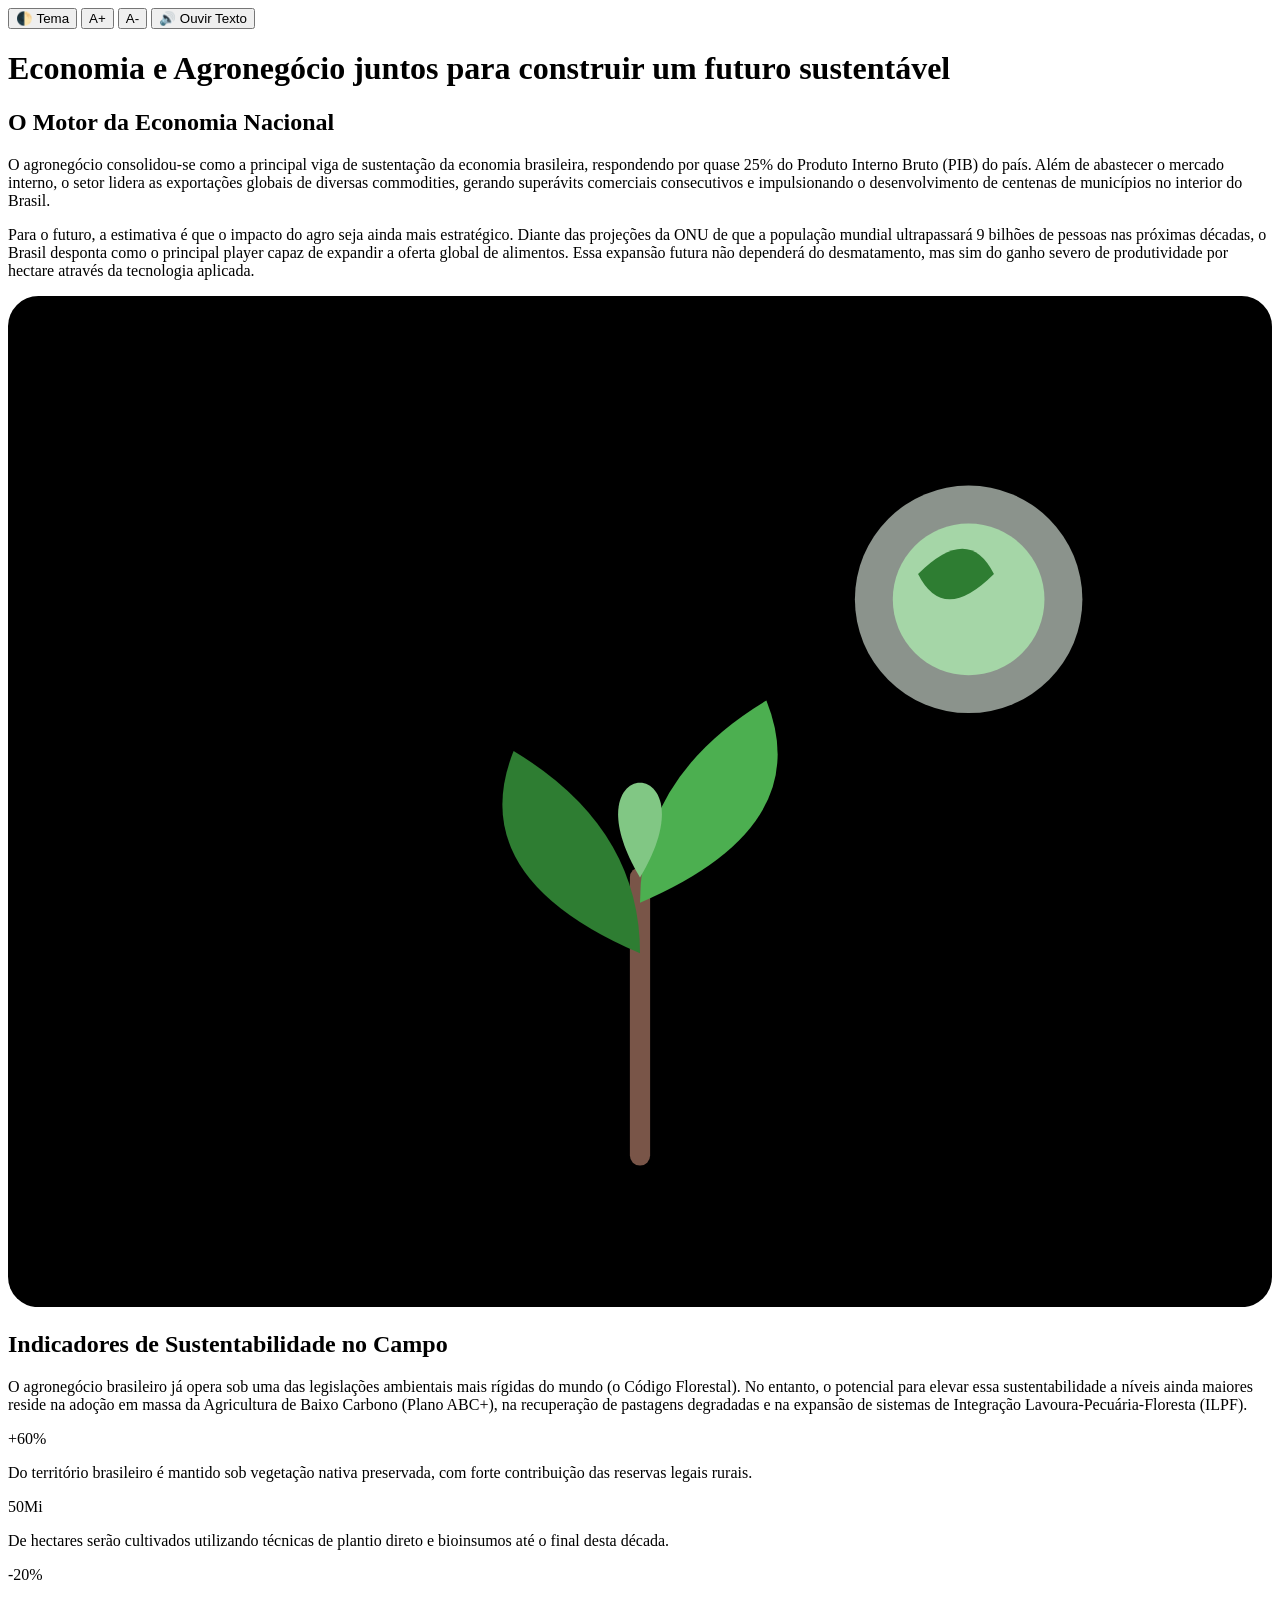
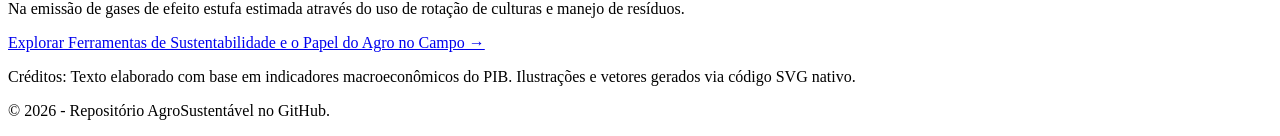
==== index.html @ 781eb4e7 "Rename gemini-code-1780397672994.html to index.html" ====
<!DOCTYPE html>
<html lang="pt-BR">
<head>
    <meta charset="UTF-8">
    <meta name="viewport" content="width=device-width, initial-scale=1.0">
    <title>Economia e Agronegócio juntos para construir um futuro sustentável</title>
    <link rel="stylesheet" href="style.css">
</head>
<body>

    <div class="painel-acessibilidade" role="complementary" aria-label="Ferramentas de Acessibilidade">
        <button id="btn-tema" onclick="alternarTema()" aria-label="Alternar modo claro e escuro">🌓 Tema</button>
        <button onclick="mudarFonte(1)" aria-label="Aumentar tamanho do texto">A+</button>
        <button onclick="mudarFonte(-1)" aria-label="Diminuir tamanho do texto">A-</button>
        <button id="btn-voz" onclick="gerenciarLeitura()" aria-label="Ouvir texto da página">🔊 Ouvir Texto</button>
    </div>

    <main class="wrapper">
        
        <header class="topo-pagina">
            <h1>Economia e Agronegócio juntos para construir um futuro sustentável</h1>
        </header>

        <section class="secao-introducao">
            <div class="coluna-texto" id="texto-principal">
                <h2>O Motor da Economia Nacional</h2>
                <p>O agronegócio consolidou-se como a principal viga de sustentação da economia brasileira, respondendo por quase 25% do Produto Interno Bruto (PIB) do país. Além de abastecer o mercado interno, o setor lidera as exportações globais de diversas commodities, gerando superávits comerciais consecutivos e impulsionando o desenvolvimento de centenas de municípios no interior do Brasil.</p>
                <p>Para o futuro, a estimativa é que o impacto do agro seja ainda mais estratégico. Diante das projeções da ONU de que a população mundial ultrapassará 9 bilhões de pessoas nas próximas décadas, o Brasil desponta como o principal player capaz de expandir a oferta global de alimentos. Essa expansão futura não dependerá do desmatamento, mas sim do ganho severo de produtividade por hectare através da tecnologia aplicada.</p>
            </div>
            
            <div class="coluna-imagem">
                <svg viewBox="0 0 500 400" class="ilustracao-agro" xmlns="http://www.w3.org/2000/svg" role="img" aria-label="Ilustração representando tecnologia agrícola e preservação da natureza">
                    <rect width="100%" height="100%" fill="var(--bg-card)" rx="12"/>
                    <circle cx="380" cy="120" r="45" fill="#e8f5e9" opacity="0.6"/>
                    <circle cx="380" cy="120" r="30" fill="#a5d6a7"/>
                    <path d="M 50 340 L 450 340" stroke="var(--cor-texto)" stroke-width="3" stroke-linecap="round"/>
                    <path d="M 90 340 L 40 390 M 170 340 L 130 390 M 250 340 L 250 390 M 330 340 L 370 390 M 410 340 L 460 390" stroke="var(--cor-texto)" stroke-width="2" opacity="0.4"/>
                    <path d="M 250 340 L 250 230" stroke="#795548" stroke-width="8" stroke-linecap="round"/>
                    <path d="M 250 260 Q 180 230 200 180 Q 250 210 250 260 Z" fill="#2e7d32"/>
                    <path d="M 250 240 Q 320 210 300 160 Q 250 190 250 240 Z" fill="#4caf50"/>
                    <path d="M 250 230 C 220 180, 280 180, 250 230 Z" fill="#81c784"/>
                    <path d="M 360 110 Q 380 90 390 110 Q 370 130 360 110 Z" fill="#2e7d32"/>
                    <text x="250" y="60" font-family="serif" font-size="20" fill="var(--cor-texto)" font-weight="bold" text-anchor="middle">Eco-Eficiência</text>
                </svg>
            </div>
        </section>

        <div class="separador-visual"></div>

        <section class="secao-dados" id="texto-dados">
            <h2>Indicadores de Sustentabilidade no Campo</h2>
            <p>O agronegócio brasileiro já opera sob uma das legislações ambientais mais rígidas do mundo (o Código Florestal). No entanto, o potencial para elevar essa sustentabilidade a níveis ainda maiores reside na adoção em massa da Agricultura de Baixo Carbono (Plano ABC+), na recuperação de pastagens degradadas e na expansão de sistemas de Integração Lavoura-Pecuária-Floresta (ILPF).</p>
            
            <div class="grid-estatisticas">
                <div class="card-estatistica" onclick="destacarCard(this)">
                    <span class="numero-destaque">+60%</span>
                    <p>Do território brasileiro é mantido sob vegetação nativa preservada, com forte contribuição das reservas legais rurais.</p>
                </div>
                <div class="card-estatistica" onclick="destacarCard(this)">
                    <span class="numero-destaque">50Mi</span>
                    <p>De hectares serão cultivados utilizando técnicas de plantio direto e bioinsumos até o final desta década.</p>
                </div>
                <div class="card-estatistica" onclick="destacarCard(this)">
                    <span class="numero-destaque">-20%</span>
                    <p>Na emissão de gases de efeito estufa estimada através do uso de rotação de culturas e manejo de resíduos.</p>
                </div>
            </div>

            <div class="container-link">
                <a href="https://github.com" target="_blank" rel="noopener noreferrer" class="link-saiba-mais">
                    Explorar Ferramentas de Sustentabilidade e o Papel do Agro no Campo &rarr;
                </a>
            </div>
        </section>

    </main>

    <footer class="rodape-pagina">
        <p>Créditos: Texto elaborado com base em indicadores macroeconômicos do PIB. Ilustrações e vetores gerados via código SVG nativo.</p>
        <p>&copy; 2026 - Repositório AgroSustentável no GitHub.</p>
    </footer>

    <script src="script.js"></script>
</body>
</html>
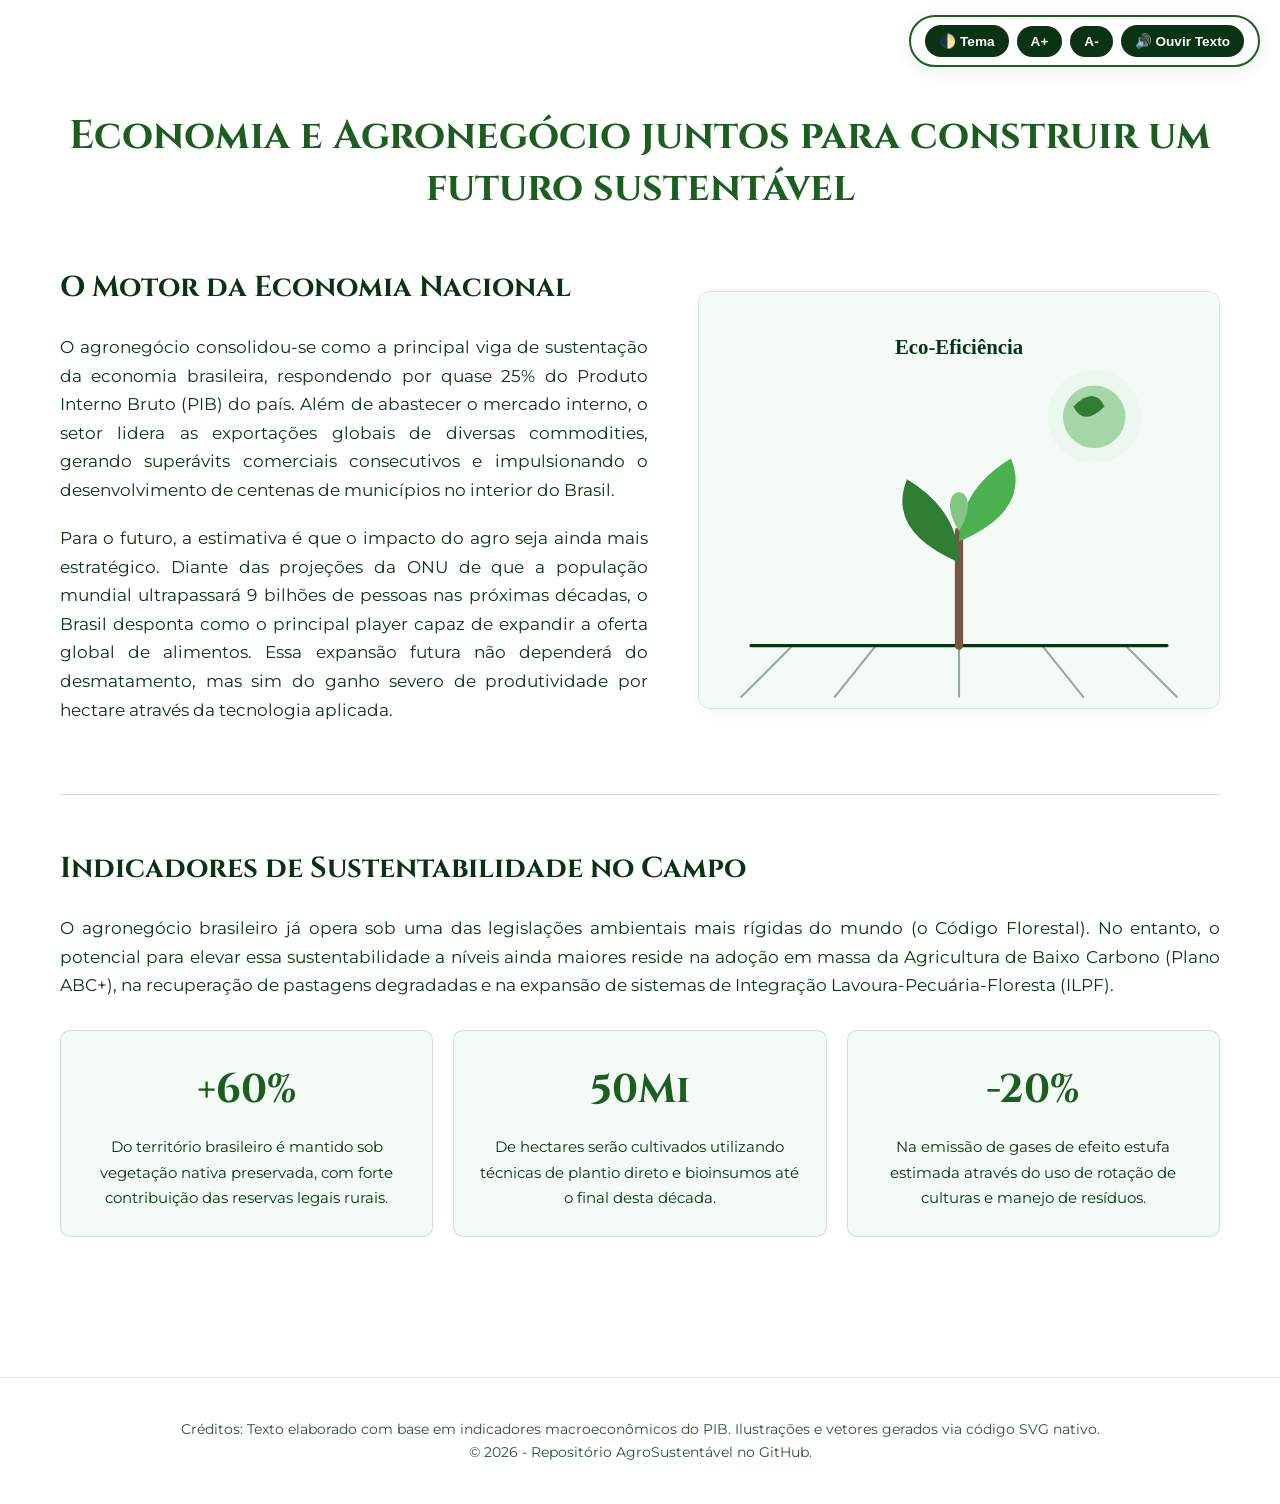
==== commit 13a28972: "Update index.html" ====
--- a/index.html
+++ b/index.html
@@ -65,12 +65,6 @@
                     <p>Na emissão de gases de efeito estufa estimada através do uso de rotação de culturas e manejo de resíduos.</p>
                 </div>
             </div>
-
-            <div class="container-link">
-                <a href="https://github.com" target="_blank" rel="noopener noreferrer" class="link-saiba-mais">
-                    Explorar Ferramentas de Sustentabilidade e o Papel do Agro no Campo &rarr;
-                </a>
-            </div>
         </section>
 
     </main>
--- a/style.css
+++ b/style.css
@@ -0,0 +1,254 @@
+/* Importação de fontes elegantes pelo Google Fonts */
+@import url('https://fonts.googleapis.com/css2?family=Cinzel:wght@500;700&family=Montserrat:wght@300;400;600&display=swap');
+
+/* Definição de Variáveis para Paleta Verde e Branco + Acessibilidade */
+:root {
+    --bg-pagina: #ffffff;
+    --bg-card: #f4faf5;
+    --cor-texto: #0a3314;
+    --cor-acento: #1b5e20;
+    --cor-borda: rgba(10, 51, 20, 0.15);
+    --btn-fundo: #0a3314;
+    --btn-texto: #ffffff;
+    --fonte-titulo: 'Cinzel', Georgia, serif;
+    --fonte-corpo: 'Montserrat', Helvetica, sans-serif;
+    --tamanho-base: 16px;
+}
+
+/* Classe aplicada via JavaScript para o Modo Escuro */
+body.modo-escuro {
+    --bg-pagina: #0f1611;
+    --bg-card: #18231b;
+    --cor-texto: #e8f5e9;
+    --cor-acento: #81c784;
+    --cor-borda: rgba(129, 199, 132, 0.2);
+    --btn-fundo: #e8f5e9;
+    --btn-texto: #0f1611;
+}
+
+/* Configurações Globais */
+* {
+    margin: 0;
+    padding: 0;
+    box-sizing: border-box;
+    transition: background-color 0.3s ease, color 0.3s ease, font-size 0.2s ease;
+}
+
+html {
+    font-size: var(--tamanho-base);
+}
+
+body {
+    background-color: var(--bg-pagina);
+    color: var(--cor-texto);
+    font-family: var(--fonte-corpo);
+    line-height: 1.7;
+    padding-top: 80px;
+}
+
+/* Painel flutuante de acessibilidade no canto superior direito */
+.painel-acessibilidade {
+    position: fixed;
+    top: 15px;
+    right: 20px;
+    background-color: var(--bg-pagina);
+    border: 2px solid var(--cor-acento);
+    padding: 6px 12px;
+    border-radius: 30px;
+    box-shadow: 0 4px 20px rgba(0, 0, 0, 0.08);
+    z-index: 1000;
+}
+
+.painel-acessibilidade button {
+    background-color: var(--btn-fundo);
+    color: var(--btn-texto);
+    border: none;
+    padding: 8px 14px;
+    margin: 2px;
+    border-radius: 20px;
+    font-weight: 600;
+    font-size: 0.85rem;
+    cursor: pointer;
+}
+
+.painel-acessibilidade button:hover {
+    opacity: 0.85;
+}
+
+/* Container do Layout */
+.wrapper {
+    max-width: 1200px;
+    margin: 0 auto;
+    padding: 30px 20px;
+}
+
+/* Título Superior Elegante */
+.topo-pagina {
+    text-align: center;
+    margin-bottom: 50px;
+}
+
+.topo-pagina h1 {
+    font-family: var(--fonte-titulo);
+    color: var(--cor-acento);
+    font-size: 2.5rem;
+    line-height: 1.3;
+    font-weight: 700;
+}
+
+/* Seção de Introdução - Duas Colunas Nativa */
+.secao-introducao {
+    display: block;
+}
+
+/* Layout em Tabela/Coluna Limpa para Computadores */
+@media (min-width: 992px) {
+    .secao-introducao {
+        display: table;
+        width: 100%;
+        table-layout: fixed;
+    }
+    .coluna-texto {
+        display: table-cell;
+        width: 55%;
+        vertical-align: middle;
+        padding-right: 50px;
+    }
+    .coluna-imagem {
+        display: table-cell;
+        width: 45%;
+        vertical-align: middle;
+    }
+}
+
+.coluna-texto h2, .secao-dados h2 {
+    font-family: var(--fonte-titulo);
+    font-size: 1.8rem;
+    margin-bottom: 20px;
+}
+
+.coluna-texto p, .secao-dados p {
+    font-size: 1.05rem;
+    margin-bottom: 20px;
+    text-align: justify;
+}
+
+.ilustracao-agro {
+    width: 100%;
+    height: auto;
+    border-radius: 12px;
+    box-shadow: 0 6px 18px rgba(0,0,0,0.03);
+    border: 1px solid var(--cor-borda);
+}
+
+/* Linha Divisória de Espaço */
+.separador-visual {
+    height: 1px;
+    background-color: var(--cor-borda);
+    margin: 50px 0;
+}
+
+/* Seção de Dados e Estatísticas */
+.grid-estatisticas {
+    display: block;
+    margin: 30px 0;
+}
+
+@media (min-width: 768px) {
+    .grid-estatisticas {
+        display: flex;
+        gap: 20px;
+    }
+}
+
+.card-estatistica {
+    flex: 1;
+    background-color: var(--bg-card);
+    border: 1px solid var(--cor-borda);
+    padding: 25px;
+    border-radius: 10px;
+    text-align: center;
+    margin-bottom: 20px;
+    cursor: pointer;
+}
+
+.card-estatistica.ativo {
+    border-color: var(--cor-acento);
+    box-shadow: 0 0 12px var(--cor-acento);
+}
+
+.numero-destaque {
+    font-family: var(--fonte-titulo);
+    font-size: 2.5rem;
+    font-weight: bold;
+    color: var(--cor-acento);
+    display: block;
+    margin-bottom: 10px;
+}
+
+.card-estatistica p {
+    font-size: 0.95rem;
+    margin-bottom: 0;
+    text-align: center;
+}
+
+/* Links e Direcionamentos */
+.container-link {
+    text-align: center;
+    margin-top: 40px;
+}
+
+.link-saiba-mais {
+    display: inline-block;
+    color: var(--btn-texto);
+    background-color: var(--btn-fundo);
+    border: 2px solid var(--cor-acento);
+    padding: 12px 24px;
+    font-weight: 600;
+    text-decoration: none;
+    border-radius: 30px;
+}
+
+.link-saiba-mais:hover {
+    opacity: 0.9;
+}
+
+/* Rodapé */
+.rodape-pagina {
+    text-align: center;
+    padding: 40px 20px;
+    margin-top: 60px;
+    border-top: 1px solid var(--cor-borda);
+    font-size: 0.85rem;
+    opacity: 0.85;
+}
+
+/* --- RESPONSIVIDADE COMPLETA --- */
+
+/* Configuração para Tablets */
+@media (max-width: 991px) {
+    body { padding-top: 120px; }
+    .painel-acessibilidade {
+        right: 50%;
+        transform: translateX(50%);
+        top: 10px;
+        width: calc(100% - 40px);
+        text-align: center;
+    }
+    .topo-pagina h1 { font-size: 2rem; }
+    .coluna-texto { margin-bottom: 35px; }
+    .coluna-imagem { width: 80%; margin: 0 auto; }
+}
+
+/* Configuração para Celulares */
+@media (max-width: 576px) {
+    html { --tamanho-base: 14px; }
+    body { padding-top: 160px; }
+    .painel-acessibilidade button {
+        padding: 6px 10px;
+        font-size: 0.8rem;
+    }
+    .topo-pagina h1 { font-size: 1.6rem; }
+    .coluna-imagem { width: 100%; }
+    .link-saiba-mais { width: 100%; text-align: center; }
+}
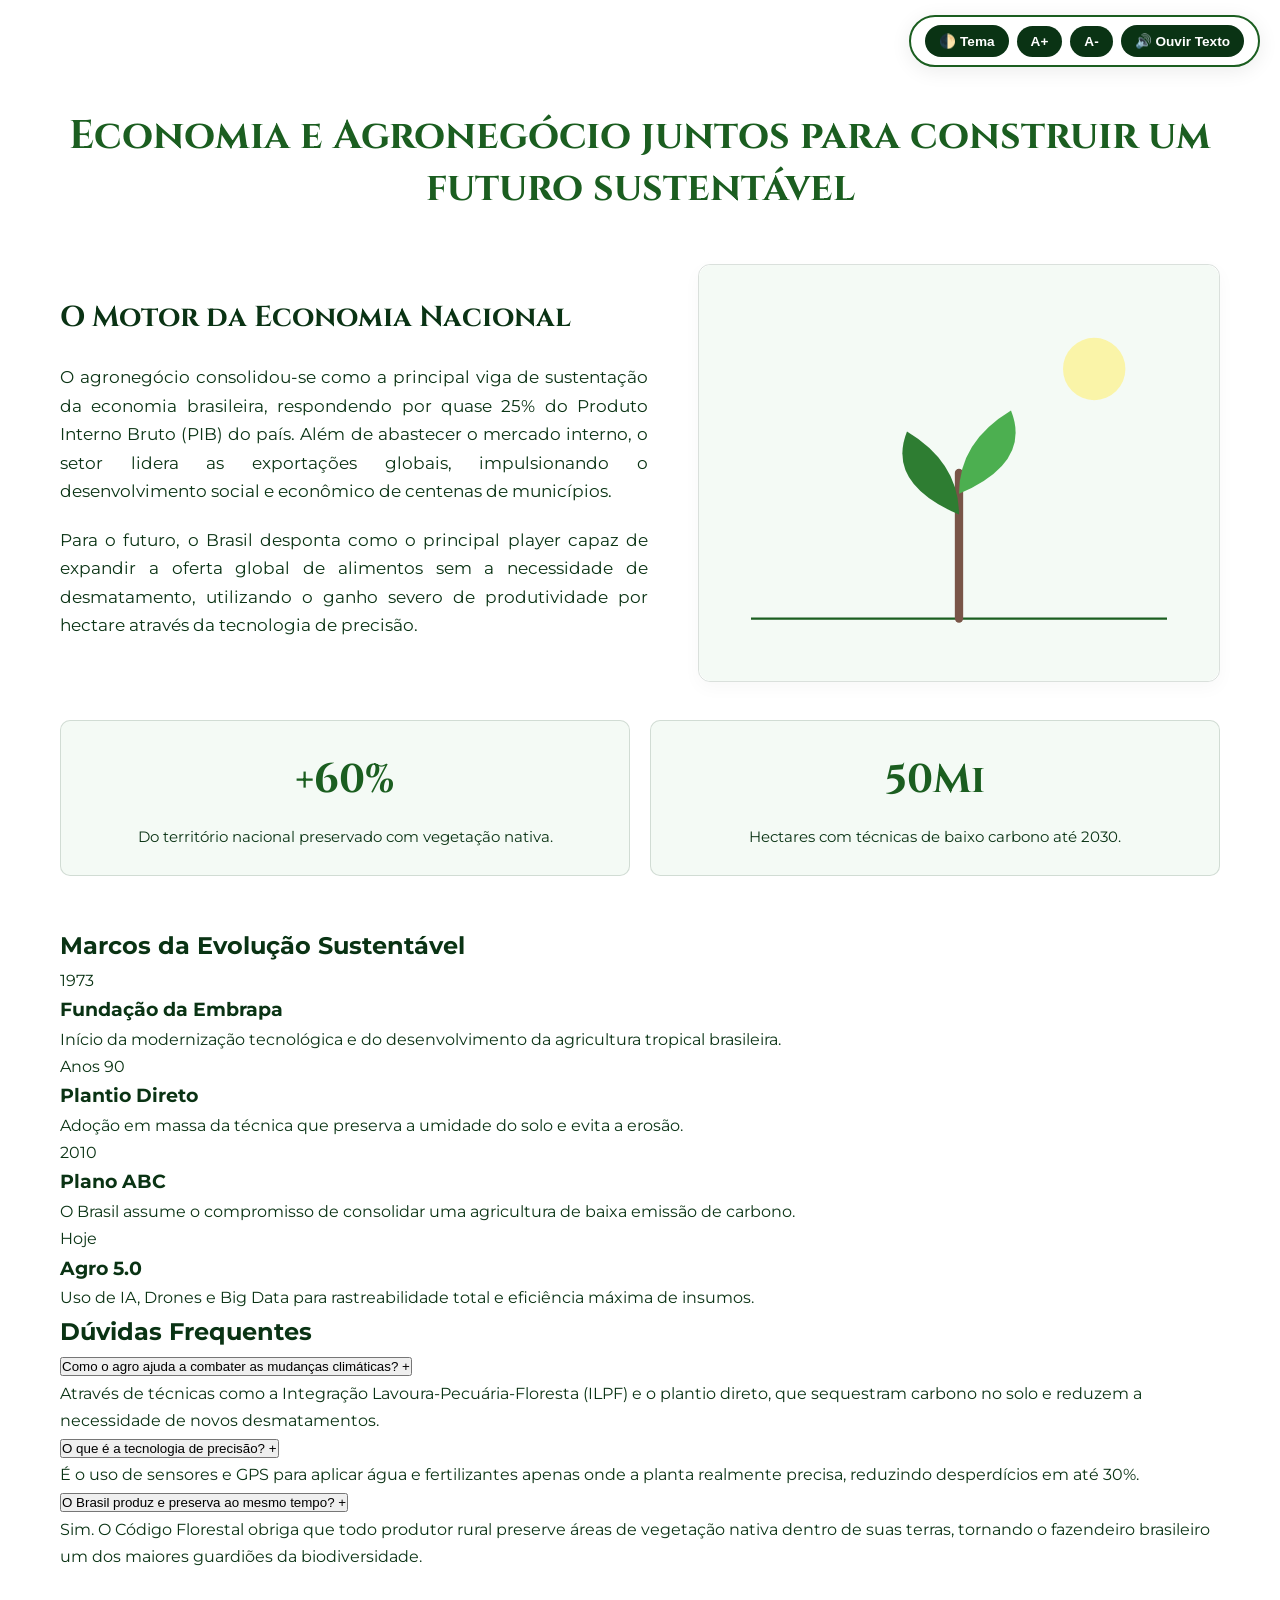
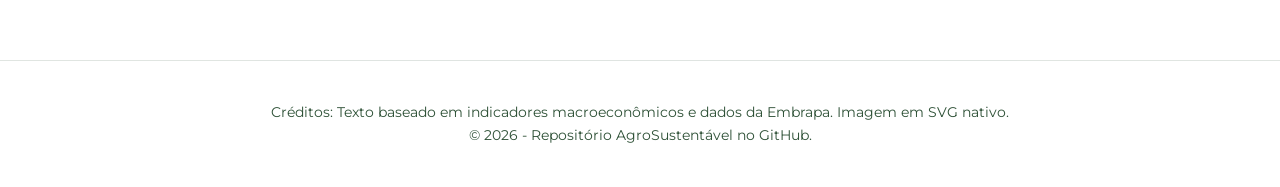
==== commit 14b7db9b: "Update title and accessibility features in index.html" ====
--- a/index.html
+++ b/index.html
@@ -3,16 +3,16 @@
 <head>
     <meta charset="UTF-8">
     <meta name="viewport" content="width=device-width, initial-scale=1.0">
-    <title>Economia e Agronegócio juntos para construir um futuro sustentável</title>
+    <title>Economia e Agronegócio: Futuro Sustentável</title>
     <link rel="stylesheet" href="style.css">
 </head>
 <body>
 
-    <div class="painel-acessibilidade" role="complementary" aria-label="Ferramentas de Acessibilidade">
-        <button id="btn-tema" onclick="alternarTema()" aria-label="Alternar modo claro e escuro">🌓 Tema</button>
-        <button onclick="mudarFonte(1)" aria-label="Aumentar tamanho do texto">A+</button>
-        <button onclick="mudarFonte(-1)" aria-label="Diminuir tamanho do texto">A-</button>
-        <button id="btn-voz" onclick="gerenciarLeitura()" aria-label="Ouvir texto da página">🔊 Ouvir Texto</button>
+    <div class="painel-acessibilidade" role="complementary" aria-label="Acessibilidade">
+        <button id="btn-tema" onclick="alternarTema()" aria-label="Mudar Cores">🌓 Tema</button>
+        <button onclick="mudarFonte(1)" aria-label="Aumentar Texto">A+</button>
+        <button onclick="mudarFonte(-1)" aria-label="Diminuir Texto">A-</button>
+        <button id="btn-voz" onclick="gerenciarLeitura()" aria-label="Ouvir Página">🔊 Ouvir Texto</button>
     </div>
 
     <main class="wrapper">
@@ -22,47 +22,91 @@
         </header>
 
         <section class="secao-introducao">
-            <div class="coluna-texto" id="texto-principal">
+            <div class="coluna-texto" id="texto-intro">
                 <h2>O Motor da Economia Nacional</h2>
-                <p>O agronegócio consolidou-se como a principal viga de sustentação da economia brasileira, respondendo por quase 25% do Produto Interno Bruto (PIB) do país. Além de abastecer o mercado interno, o setor lidera as exportações globais de diversas commodities, gerando superávits comerciais consecutivos e impulsionando o desenvolvimento de centenas de municípios no interior do Brasil.</p>
-                <p>Para o futuro, a estimativa é que o impacto do agro seja ainda mais estratégico. Diante das projeções da ONU de que a população mundial ultrapassará 9 bilhões de pessoas nas próximas décadas, o Brasil desponta como o principal player capaz de expandir a oferta global de alimentos. Essa expansão futura não dependerá do desmatamento, mas sim do ganho severo de produtividade por hectare através da tecnologia aplicada.</p>
+                <p>O agronegócio consolidou-se como a principal viga de sustentação da economia brasileira, respondendo por quase 25% do Produto Interno Bruto (PIB) do país. Além de abastecer o mercado interno, o setor lidera as exportações globais, impulsionando o desenvolvimento social e econômico de centenas de municípios.</p>
+                <p>Para o futuro, o Brasil desponta como o principal player capaz de expandir a oferta global de alimentos sem a necessidade de desmatamento, utilizando o ganho severo de produtividade por hectare através da tecnologia de precisão.</p>
             </div>
             
             <div class="coluna-imagem">
-                <svg viewBox="0 0 500 400" class="ilustracao-agro" xmlns="http://www.w3.org/2000/svg" role="img" aria-label="Ilustração representando tecnologia agrícola e preservação da natureza">
+                <svg viewBox="0 0 500 400" class="ilustracao-agro" xmlns="http://www.w3.org/2000/svg">
                     <rect width="100%" height="100%" fill="var(--bg-card)" rx="12"/>
-                    <circle cx="380" cy="120" r="45" fill="#e8f5e9" opacity="0.6"/>
-                    <circle cx="380" cy="120" r="30" fill="#a5d6a7"/>
-                    <path d="M 50 340 L 450 340" stroke="var(--cor-texto)" stroke-width="3" stroke-linecap="round"/>
-                    <path d="M 90 340 L 40 390 M 170 340 L 130 390 M 250 340 L 250 390 M 330 340 L 370 390 M 410 340 L 460 390" stroke="var(--cor-texto)" stroke-width="2" opacity="0.4"/>
-                    <path d="M 250 340 L 250 230" stroke="#795548" stroke-width="8" stroke-linecap="round"/>
-                    <path d="M 250 260 Q 180 230 200 180 Q 250 210 250 260 Z" fill="#2e7d32"/>
-                    <path d="M 250 240 Q 320 210 300 160 Q 250 190 250 240 Z" fill="#4caf50"/>
-                    <path d="M 250 230 C 220 180, 280 180, 250 230 Z" fill="#81c784"/>
-                    <path d="M 360 110 Q 380 90 390 110 Q 370 130 360 110 Z" fill="#2e7d32"/>
-                    <text x="250" y="60" font-family="serif" font-size="20" fill="var(--cor-texto)" font-weight="bold" text-anchor="middle">Eco-Eficiência</text>
+                    <path d="M 50 340 L 450 340" stroke="var(--cor-acento)" stroke-width="2"/>
+                    <path d="M 250 340 L 250 200" stroke="#795548" stroke-width="8" stroke-linecap="round"/>
+                    <path d="M 250 240 Q 180 210 200 160 Q 250 190 250 240 Z" fill="#2e7d32"/>
+                    <path d="M 250 220 Q 320 190 300 140 Q 250 170 250 220 Z" fill="#4caf50"/>
+                    <circle cx="380" cy="100" r="30" fill="#fff176" opacity="0.6"/>
                 </svg>
             </div>
         </section>
 
-        <div class="separador-visual"></div>
+        <section class="secao-dados" id="texto-dados">
+            <div class="grid-estatisticas">
+                <div class="card-estatistica">
+                    <span class="numero-destaque">+60%</span>
+                    <p>Do território nacional preservado com vegetação nativa.</p>
+                </div>
+                <div class="card-estatistica">
+                    <span class="numero-destaque">50Mi</span>
+                    <p>Hectares com técnicas de baixo carbono até 2030.</p>
+                </div>
+            </div>
+        </section>
 
-        <section class="secao-dados" id="texto-dados">
-            <h2>Indicadores de Sustentabilidade no Campo</h2>
-            <p>O agronegócio brasileiro já opera sob uma das legislações ambientais mais rígidas do mundo (o Código Florestal). No entanto, o potencial para elevar essa sustentabilidade a níveis ainda maiores reside na adoção em massa da Agricultura de Baixo Carbono (Plano ABC+), na recuperação de pastagens degradadas e na expansão de sistemas de Integração Lavoura-Pecuária-Floresta (ILPF).</p>
-            
-            <div class="grid-estatisticas">
-                <div class="card-estatistica" onclick="destacarCard(this)">
-                    <span class="numero-destaque">+60%</span>
-                    <p>Do território brasileiro é mantido sob vegetação nativa preservada, com forte contribuição das reservas legais rurais.</p>
+        <section class="secao-timeline" id="texto-timeline">
+            <h2 class="titulo-secao">Marcos da Evolução Sustentável</h2>
+            <div class="timeline">
+                <div class="timeline-item">
+                    <div class="timeline-date">1973</div>
+                    <div class="timeline-content">
+                        <h3>Fundação da Embrapa</h3>
+                        <p>Início da modernização tecnológica e do desenvolvimento da agricultura tropical brasileira.</p>
+                    </div>
                 </div>
-                <div class="card-estatistica" onclick="destacarCard(this)">
-                    <span class="numero-destaque">50Mi</span>
-                    <p>De hectares serão cultivados utilizando técnicas de plantio direto e bioinsumos até o final desta década.</p>
+                <div class="timeline-item">
+                    <div class="timeline-date">Anos 90</div>
+                    <div class="timeline-content">
+                        <h3>Plantio Direto</h3>
+                        <p>Adoção em massa da técnica que preserva a umidade do solo e evita a erosão.</p>
+                    </div>
                 </div>
-                <div class="card-estatistica" onclick="destacarCard(this)">
-                    <span class="numero-destaque">-20%</span>
-                    <p>Na emissão de gases de efeito estufa estimada através do uso de rotação de culturas e manejo de resíduos.</p>
+                <div class="timeline-item">
+                    <div class="timeline-date">2010</div>
+                    <div class="timeline-content">
+                        <h3>Plano ABC</h3>
+                        <p>O Brasil assume o compromisso de consolidar uma agricultura de baixa emissão de carbono.</p>
+                    </div>
+                </div>
+                <div class="timeline-item">
+                    <div class="timeline-date">Hoje</div>
+                    <div class="timeline-content">
+                        <h3>Agro 5.0</h3>
+                        <p>Uso de IA, Drones e Big Data para rastreabilidade total e eficiência máxima de insumos.</p>
+                    </div>
+                </div>
+            </div>
+        </section>
+
+        <section class="secao-faq" id="texto-faq">
+            <h2 class="titulo-secao">Dúvidas Frequentes</h2>
+            <div class="faq-container">
+                <div class="faq-item">
+                    <button class="faq-pergunta">Como o agro ajuda a combater as mudanças climáticas? <span>+</span></button>
+                    <div class="faq-resposta">
+                        <p>Através de técnicas como a Integração Lavoura-Pecuária-Floresta (ILPF) e o plantio direto, que sequestram carbono no solo e reduzem a necessidade de novos desmatamentos.</p>
+                    </div>
+                </div>
+                <div class="faq-item">
+                    <button class="faq-pergunta">O que é a tecnologia de precisão? <span>+</span></button>
+                    <div class="faq-resposta">
+                        <p>É o uso de sensores e GPS para aplicar água e fertilizantes apenas onde a planta realmente precisa, reduzindo desperdícios em até 30%.</p>
+                    </div>
+                </div>
+                <div class="faq-item">
+                    <button class="faq-pergunta">O Brasil produz e preserva ao mesmo tempo? <span>+</span></button>
+                    <div class="faq-resposta">
+                        <p>Sim. O Código Florestal obriga que todo produtor rural preserve áreas de vegetação nativa dentro de suas terras, tornando o fazendeiro brasileiro um dos maiores guardiões da biodiversidade.</p>
+                    </div>
                 </div>
             </div>
         </section>
@@ -70,7 +114,7 @@
     </main>
 
     <footer class="rodape-pagina">
-        <p>Créditos: Texto elaborado com base em indicadores macroeconômicos do PIB. Ilustrações e vetores gerados via código SVG nativo.</p>
+        <p>Créditos: Texto baseado em indicadores macroeconômicos e dados da Embrapa. Imagem em SVG nativo.</p>
         <p>&copy; 2026 - Repositório AgroSustentável no GitHub.</p>
     </footer>
 
--- a/style.css
+++ b/style.css
@@ -192,27 +192,6 @@
     text-align: center;
 }
 
-/* Links e Direcionamentos */
-.container-link {
-    text-align: center;
-    margin-top: 40px;
-}
-
-.link-saiba-mais {
-    display: inline-block;
-    color: var(--btn-texto);
-    background-color: var(--btn-fundo);
-    border: 2px solid var(--cor-acento);
-    padding: 12px 24px;
-    font-weight: 600;
-    text-decoration: none;
-    border-radius: 30px;
-}
-
-.link-saiba-mais:hover {
-    opacity: 0.9;
-}
-
 /* Rodapé */
 .rodape-pagina {
     text-align: center;
@@ -250,5 +229,4 @@
     }
     .topo-pagina h1 { font-size: 1.6rem; }
     .coluna-imagem { width: 100%; }
-    .link-saiba-mais { width: 100%; text-align: center; }
-}
+}
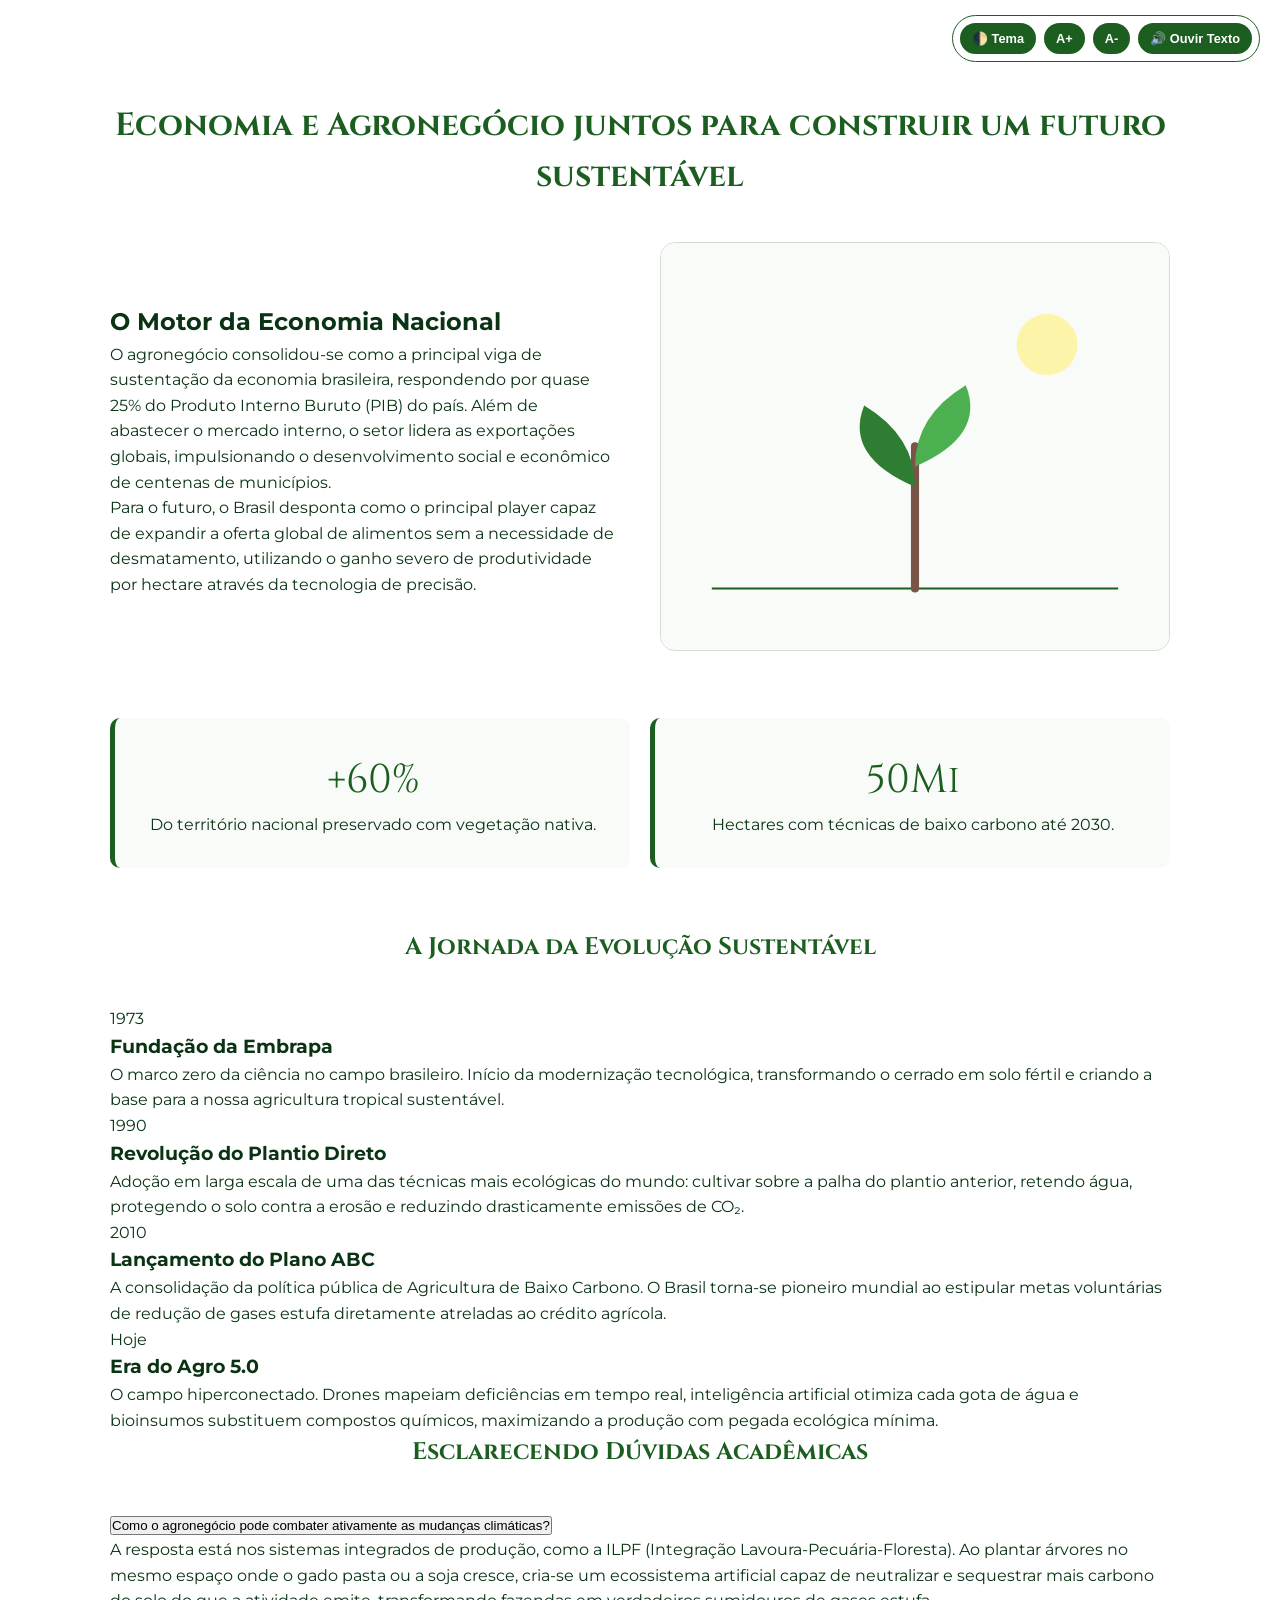
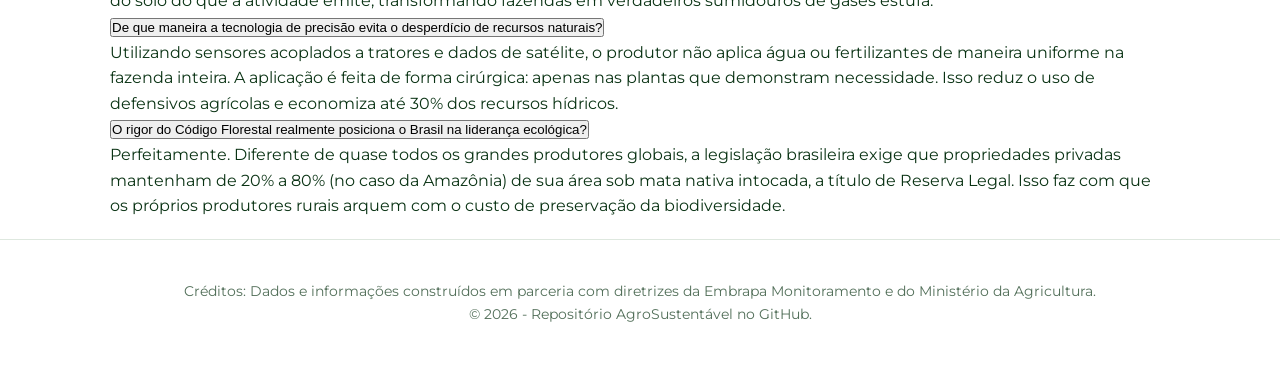
==== commit 7dd56972: "Update index.html" ====
--- a/index.html
+++ b/index.html
@@ -24,7 +24,7 @@
         <section class="secao-introducao">
             <div class="coluna-texto" id="texto-intro">
                 <h2>O Motor da Economia Nacional</h2>
-                <p>O agronegócio consolidou-se como a principal viga de sustentação da economia brasileira, respondendo por quase 25% do Produto Interno Bruto (PIB) do país. Além de abastecer o mercado interno, o setor lidera as exportações globais, impulsionando o desenvolvimento social e econômico de centenas de municípios.</p>
+                <p>O agronegócio consolidou-se como a principal viga de sustentação da economia brasileira, respondendo por quase 25% do Produto Interno Buruto (PIB) do país. Além de abastecer o mercado interno, o setor lidera as exportações globais, impulsionando o desenvolvimento social e econômico de centenas de municípios.</p>
                 <p>Para o futuro, o Brasil desponta como o principal player capaz de expandir a oferta global de alimentos sem a necessidade de desmatamento, utilizando o ganho severo de produtividade por hectare através da tecnologia de precisão.</p>
             </div>
             
@@ -54,58 +54,75 @@
         </section>
 
         <section class="secao-timeline" id="texto-timeline">
-            <h2 class="titulo-secao">Marcos da Evolução Sustentável</h2>
-            <div class="timeline">
-                <div class="timeline-item">
-                    <div class="timeline-date">1973</div>
-                    <div class="timeline-content">
+            <h2 class="titulo-secao">A Jornada da Evolução Sustentável</h2>
+            <div class="timeline-lux">
+                <div class="timeline-lux-item">
+                    <div class="timeline-lux-badge">1973</div>
+                    <div class="timeline-lux-card">
                         <h3>Fundação da Embrapa</h3>
-                        <p>Início da modernização tecnológica e do desenvolvimento da agricultura tropical brasileira.</p>
+                        <p>O marco zero da ciência no campo brasileiro. Início da modernização tecnológica, transformando o cerrado em solo fértil e criando a base para a nossa agricultura tropical sustentável.</p>
                     </div>
                 </div>
-                <div class="timeline-item">
-                    <div class="timeline-date">Anos 90</div>
-                    <div class="timeline-content">
-                        <h3>Plantio Direto</h3>
-                        <p>Adoção em massa da técnica que preserva a umidade do solo e evita a erosão.</p>
+                <div class="timeline-lux-item">
+                    <div class="timeline-lux-badge">1990</div>
+                    <div class="timeline-lux-card">
+                        <h3>Revolução do Plantio Direto</h3>
+                        <p>Adoção em larga escala de uma das técnicas mais ecológicas do mundo: cultivar sobre a palha do plantio anterior, retendo água, protegendo o solo contra a erosão e reduzindo drasticamente emissões de CO₂.</p>
                     </div>
                 </div>
-                <div class="timeline-item">
-                    <div class="timeline-date">2010</div>
-                    <div class="timeline-content">
-                        <h3>Plano ABC</h3>
-                        <p>O Brasil assume o compromisso de consolidar uma agricultura de baixa emissão de carbono.</p>
+                <div class="timeline-lux-item">
+                    <div class="timeline-lux-badge">2010</div>
+                    <div class="timeline-lux-card">
+                        <h3>Lançamento do Plano ABC</h3>
+                        <p>A consolidação da política pública de Agricultura de Baixo Carbono. O Brasil torna-se pioneiro mundial ao estipular metas voluntárias de redução de gases estufa diretamente atreladas ao crédito agrícola.</p>
                     </div>
                 </div>
-                <div class="timeline-item">
-                    <div class="timeline-date">Hoje</div>
-                    <div class="timeline-content">
-                        <h3>Agro 5.0</h3>
-                        <p>Uso de IA, Drones e Big Data para rastreabilidade total e eficiência máxima de insumos.</p>
+                <div class="timeline-lux-item">
+                    <div class="timeline-lux-badge">Hoje</div>
+                    <div class="timeline-lux-card">
+                        <h3>Era do Agro 5.0</h3>
+                        <p>O campo hiperconectado. Drones mapeiam deficiências em tempo real, inteligência artificial otimiza cada gota de água e bioinsumos substituem compostos químicos, maximizando a produção com pegada ecológica mínima.</p>
                     </div>
                 </div>
             </div>
         </section>
 
         <section class="secao-faq" id="texto-faq">
-            <h2 class="titulo-secao">Dúvidas Frequentes</h2>
-            <div class="faq-container">
-                <div class="faq-item">
-                    <button class="faq-pergunta">Como o agro ajuda a combater as mudanças climáticas? <span>+</span></button>
-                    <div class="faq-resposta">
-                        <p>Através de técnicas como a Integração Lavoura-Pecuária-Floresta (ILPF) e o plantio direto, que sequestram carbono no solo e reduzem a necessidade de novos desmatamentos.</p>
+            <h2 class="titulo-secao">Esclarecendo Dúvidas Acadêmicas</h2>
+            <div class="faq-lux-container">
+                <div class="faq-lux-item">
+                    <button class="faq-lux-pergunta" aria-expanded="false">
+                        Como o agronegócio pode combater ativamente as mudanças climáticas?
+                        <span class="faq-lux-icone" aria-hidden="true"></span>
+                    </button>
+                    <div class="faq-lux-resposta">
+                        <div class="faq-lux-resposta-interna">
+                            <p>A resposta está nos sistemas integrados de produção, como a ILPF (Integração Lavoura-Pecuária-Floresta). Ao plantar árvores no mesmo espaço onde o gado pasta ou a soja cresce, cria-se um ecossistema artificial capaz de neutralizar e sequestrar mais carbono do solo do que a atividade emite, transformando fazendas em verdadeiros sumidouros de gases estufa.</p>
+                        </div>
                     </div>
                 </div>
-                <div class="faq-item">
-                    <button class="faq-pergunta">O que é a tecnologia de precisão? <span>+</span></button>
-                    <div class="faq-resposta">
-                        <p>É o uso de sensores e GPS para aplicar água e fertilizantes apenas onde a planta realmente precisa, reduzindo desperdícios em até 30%.</p>
+
+                <div class="faq-lux-item">
+                    <button class="faq-lux-pergunta" aria-expanded="false">
+                        De que maneira a tecnologia de precisão evita o desperdício de recursos naturais?
+                        <span class="faq-lux-icone" aria-hidden="true"></span>
+                    </button>
+                    <div class="faq-lux-resposta">
+                        <div class="faq-lux-resposta-interna">
+                            <p>Utilizando sensores acoplados a tratores e dados de satélite, o produtor não aplica água ou fertilizantes de maneira uniforme na fazenda inteira. A aplicação é feita de forma cirúrgica: apenas nas plantas que demonstram necessidade. Isso reduz o uso de defensivos agrícolas e economiza até 30% dos recursos hídricos.</p>
+                        </div>
                     </div>
                 </div>
-                <div class="faq-item">
-                    <button class="faq-pergunta">O Brasil produz e preserva ao mesmo tempo? <span>+</span></button>
-                    <div class="faq-resposta">
-                        <p>Sim. O Código Florestal obriga que todo produtor rural preserve áreas de vegetação nativa dentro de suas terras, tornando o fazendeiro brasileiro um dos maiores guardiões da biodiversidade.</p>
+
+                <div class="faq-lux-item">
+                    <button class="faq-lux-pergunta" aria-expanded="false">
+                        O rigor do Código Florestal realmente posiciona o Brasil na liderança ecológica?
+                        <span class="faq-lux-icone" aria-hidden="true"></span>
+                    </button>
+                    <div class="faq-lux-resposta">
+                        <div class="faq-lux-resposta-interna">
+                            <p>Perfeitamente. Diferente de quase todos os grandes produtores globais, a legislação brasileira exige que propriedades privadas mantenham de 20% a 80% (no caso da Amazônia) de sua área sob mata nativa intocada, a título de Reserva Legal. Isso faz com que os próprios produtores rurais arquem com o custo de preservação da biodiversidade.</p>
+                        </div>
                     </div>
                 </div>
             </div>
@@ -114,7 +131,7 @@
     </main>
 
     <footer class="rodape-pagina">
-        <p>Créditos: Texto baseado em indicadores macroeconômicos e dados da Embrapa. Imagem em SVG nativo.</p>
+        <p>Créditos: Dados e informações construídos em parceria com diretrizes da Embrapa Monitoramento e do Ministério da Agricultura.</p>
         <p>&copy; 2026 - Repositório AgroSustentável no GitHub.</p>
     </footer>
 
--- a/style.css
+++ b/style.css
@@ -1,232 +1,65 @@
-/* Importação de fontes elegantes pelo Google Fonts */
 @import url('https://fonts.googleapis.com/css2?family=Cinzel:wght@500;700&family=Montserrat:wght@300;400;600&display=swap');
 
-/* Definição de Variáveis para Paleta Verde e Branco + Acessibilidade */
 :root {
     --bg-pagina: #ffffff;
-    --bg-card: #f4faf5;
+    --bg-card: #f8fbf8;
     --cor-texto: #0a3314;
     --cor-acento: #1b5e20;
-    --cor-borda: rgba(10, 51, 20, 0.15);
-    --btn-fundo: #0a3314;
-    --btn-texto: #ffffff;
-    --fonte-titulo: 'Cinzel', Georgia, serif;
-    --fonte-corpo: 'Montserrat', Helvetica, sans-serif;
+    --cor-borda: rgba(27, 94, 32, 0.2);
+    --fonte-titulo: 'Cinzel', serif;
+    --fonte-corpo: 'Montserrat', sans-serif;
     --tamanho-base: 16px;
 }
 
-/* Classe aplicada via JavaScript para o Modo Escuro */
 body.modo-escuro {
-    --bg-pagina: #0f1611;
-    --bg-card: #18231b;
+    --bg-pagina: #0d140e;
+    --bg-card: #162218;
     --cor-texto: #e8f5e9;
     --cor-acento: #81c784;
-    --cor-borda: rgba(129, 199, 132, 0.2);
-    --btn-fundo: #e8f5e9;
-    --btn-texto: #0f1611;
 }
 
-/* Configurações Globais */
-* {
-    margin: 0;
-    padding: 0;
-    box-sizing: border-box;
-    transition: background-color 0.3s ease, color 0.3s ease, font-size 0.2s ease;
+* { margin: 0; padding: 0; box-sizing: border-box; }
+html { font-size: var(--tamanho-base); }
+body { background: var(--bg-pagina); color: var(--cor-texto); font-family: var(--fonte-corpo); line-height: 1.6; padding-top: 80px; }
+
+.wrapper { max-width: 1100px; margin: 0 auto; padding: 20px; }
+
+/* Acessibilidade */
+.painel-acessibilidade { position: fixed; top: 15px; right: 20px; background: var(--bg-pagina); border: 1px solid var(--cor-acento); border-radius: 30px; z-index: 1000; padding: 5px; }
+.painel-acessibilidade button { background: var(--cor-acento); color: white; border: none; padding: 8px 12px; margin: 2px; border-radius: 20px; cursor: pointer; font-size: 0.8rem; font-weight: 600; }
+
+.topo-pagina h1 { font-family: var(--fonte-titulo); text-align: center; color: var(--cor-acento); margin-bottom: 40px; }
+
+.secao-introducao { display: flex; flex-wrap: wrap; gap: 40px; align-items: center; margin-bottom: 60px; }
+.coluna-texto { flex: 1; min-width: 300px; }
+.coluna-imagem { flex: 1; min-width: 300px; }
+.ilustracao-agro { width: 100%; border-radius: 15px; border: 1px solid var(--cor-borda); }
+
+.grid-estatisticas { display: flex; gap: 20px; justify-content: center; margin-bottom: 60px; }
+.card-estatistica { background: var(--bg-card); padding: 30px; border-radius: 10px; border-left: 5px solid var(--cor-acento); text-align: center; flex: 1; }
+.numero-destaque { font-family: var(--fonte-titulo); font-size: 2.5rem; color: var(--cor-acento); display: block; }
+
+/* Timeline */
+.titulo-secao { font-family: var(--fonte-titulo); text-align: center; margin-bottom: 40px; color: var(--cor-acento); }
+.timeline { position: relative; border-left: 3px solid var(--cor-acento); padding-left: 30px; margin-left: 20px; }
+.timeline-item { position: relative; margin-bottom: 40px; }
+.timeline-item::before { content: ''; position: absolute; left: -39px; top: 5px; width: 15px; height: 15px; background: var(--cor-acento); border-radius: 50%; }
+.timeline-date { font-weight: 700; color: var(--cor-acento); margin-bottom: 5px; }
+.timeline-content h3 { font-size: 1.2rem; margin-bottom: 10px; }
+
+/* FAQ */
+.faq-container { margin-bottom: 60px; }
+.faq-item { border-bottom: 1px solid var(--cor-borda); }
+.faq-pergunta { width: 100%; padding: 20px 0; background: none; border: none; text-align: left; font-family: var(--fonte-corpo); font-weight: 600; font-size: 1.1rem; color: var(--cor-texto); cursor: pointer; display: flex; justify-content: space-between; }
+.faq-resposta { max-height: 0; overflow: hidden; transition: max-height 0.3s ease; }
+.faq-resposta p { padding-bottom: 20px; opacity: 0.8; }
+.faq-item.ativo .faq-resposta { max-height: 200px; }
+
+.rodape-pagina { text-align: center; padding: 40px; border-top: 1px solid var(--cor-borda); font-size: 0.9rem; opacity: 0.7; }
+
+/* Celular */
+@media (max-width: 768px) {
+    .secao-introducao { flex-direction: column; }
+    .grid-estatisticas { flex-direction: column; }
 }
 
-html {
-    font-size: var(--tamanho-base);
-}
-
-body {
-    background-color: var(--bg-pagina);
-    color: var(--cor-texto);
-    font-family: var(--fonte-corpo);
-    line-height: 1.7;
-    padding-top: 80px;
-}
-
-/* Painel flutuante de acessibilidade no canto superior direito */
-.painel-acessibilidade {
-    position: fixed;
-    top: 15px;
-    right: 20px;
-    background-color: var(--bg-pagina);
-    border: 2px solid var(--cor-acento);
-    padding: 6px 12px;
-    border-radius: 30px;
-    box-shadow: 0 4px 20px rgba(0, 0, 0, 0.08);
-    z-index: 1000;
-}
-
-.painel-acessibilidade button {
-    background-color: var(--btn-fundo);
-    color: var(--btn-texto);
-    border: none;
-    padding: 8px 14px;
-    margin: 2px;
-    border-radius: 20px;
-    font-weight: 600;
-    font-size: 0.85rem;
-    cursor: pointer;
-}
-
-.painel-acessibilidade button:hover {
-    opacity: 0.85;
-}
-
-/* Container do Layout */
-.wrapper {
-    max-width: 1200px;
-    margin: 0 auto;
-    padding: 30px 20px;
-}
-
-/* Título Superior Elegante */
-.topo-pagina {
-    text-align: center;
-    margin-bottom: 50px;
-}
-
-.topo-pagina h1 {
-    font-family: var(--fonte-titulo);
-    color: var(--cor-acento);
-    font-size: 2.5rem;
-    line-height: 1.3;
-    font-weight: 700;
-}
-
-/* Seção de Introdução - Duas Colunas Nativa */
-.secao-introducao {
-    display: block;
-}
-
-/* Layout em Tabela/Coluna Limpa para Computadores */
-@media (min-width: 992px) {
-    .secao-introducao {
-        display: table;
-        width: 100%;
-        table-layout: fixed;
-    }
-    .coluna-texto {
-        display: table-cell;
-        width: 55%;
-        vertical-align: middle;
-        padding-right: 50px;
-    }
-    .coluna-imagem {
-        display: table-cell;
-        width: 45%;
-        vertical-align: middle;
-    }
-}
-
-.coluna-texto h2, .secao-dados h2 {
-    font-family: var(--fonte-titulo);
-    font-size: 1.8rem;
-    margin-bottom: 20px;
-}
-
-.coluna-texto p, .secao-dados p {
-    font-size: 1.05rem;
-    margin-bottom: 20px;
-    text-align: justify;
-}
-
-.ilustracao-agro {
-    width: 100%;
-    height: auto;
-    border-radius: 12px;
-    box-shadow: 0 6px 18px rgba(0,0,0,0.03);
-    border: 1px solid var(--cor-borda);
-}
-
-/* Linha Divisória de Espaço */
-.separador-visual {
-    height: 1px;
-    background-color: var(--cor-borda);
-    margin: 50px 0;
-}
-
-/* Seção de Dados e Estatísticas */
-.grid-estatisticas {
-    display: block;
-    margin: 30px 0;
-}
-
-@media (min-width: 768px) {
-    .grid-estatisticas {
-        display: flex;
-        gap: 20px;
-    }
-}
-
-.card-estatistica {
-    flex: 1;
-    background-color: var(--bg-card);
-    border: 1px solid var(--cor-borda);
-    padding: 25px;
-    border-radius: 10px;
-    text-align: center;
-    margin-bottom: 20px;
-    cursor: pointer;
-}
-
-.card-estatistica.ativo {
-    border-color: var(--cor-acento);
-    box-shadow: 0 0 12px var(--cor-acento);
-}
-
-.numero-destaque {
-    font-family: var(--fonte-titulo);
-    font-size: 2.5rem;
-    font-weight: bold;
-    color: var(--cor-acento);
-    display: block;
-    margin-bottom: 10px;
-}
-
-.card-estatistica p {
-    font-size: 0.95rem;
-    margin-bottom: 0;
-    text-align: center;
-}
-
-/* Rodapé */
-.rodape-pagina {
-    text-align: center;
-    padding: 40px 20px;
-    margin-top: 60px;
-    border-top: 1px solid var(--cor-borda);
-    font-size: 0.85rem;
-    opacity: 0.85;
-}
-
-/* --- RESPONSIVIDADE COMPLETA --- */
-
-/* Configuração para Tablets */
-@media (max-width: 991px) {
-    body { padding-top: 120px; }
-    .painel-acessibilidade {
-        right: 50%;
-        transform: translateX(50%);
-        top: 10px;
-        width: calc(100% - 40px);
-        text-align: center;
-    }
-    .topo-pagina h1 { font-size: 2rem; }
-    .coluna-texto { margin-bottom: 35px; }
-    .coluna-imagem { width: 80%; margin: 0 auto; }
-}
-
-/* Configuração para Celulares */
-@media (max-width: 576px) {
-    html { --tamanho-base: 14px; }
-    body { padding-top: 160px; }
-    .painel-acessibilidade button {
-        padding: 6px 10px;
-        font-size: 0.8rem;
-    }
-    .topo-pagina h1 { font-size: 1.6rem; }
-    .coluna-imagem { width: 100%; }
-}
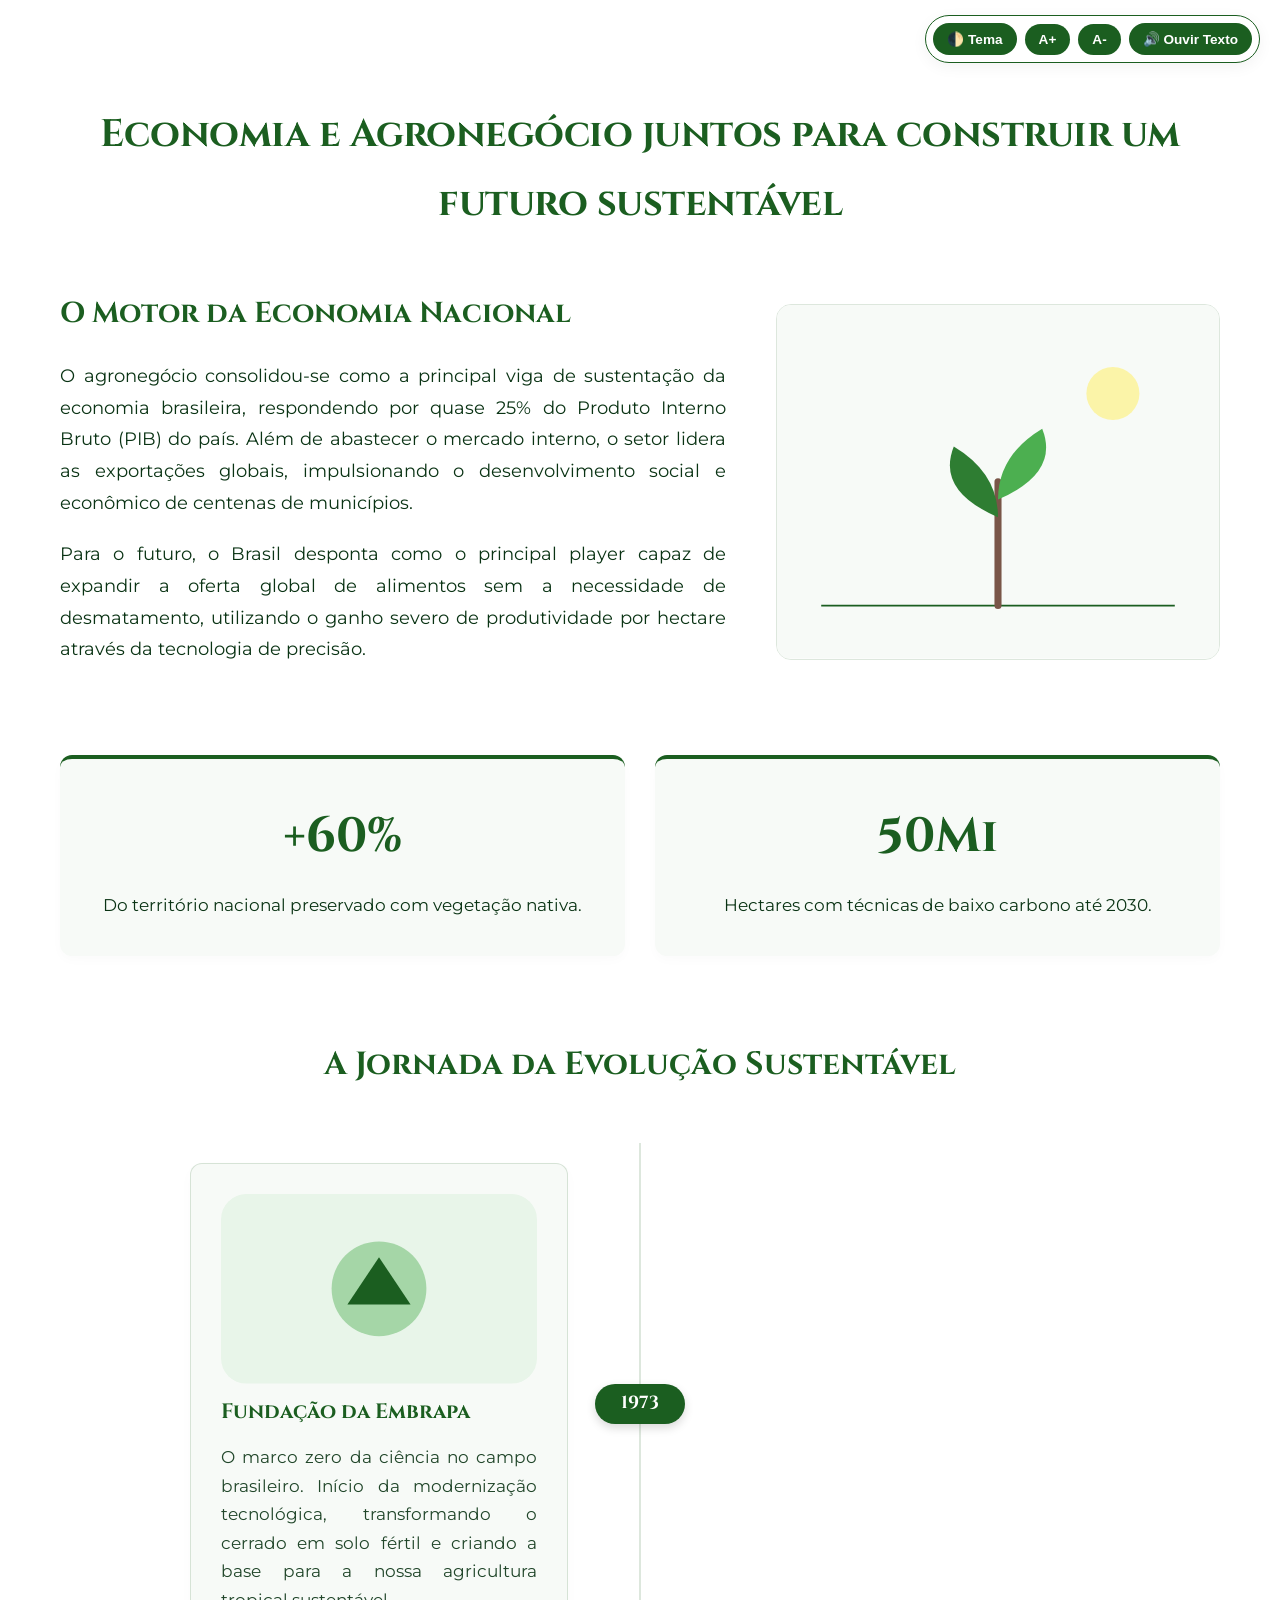
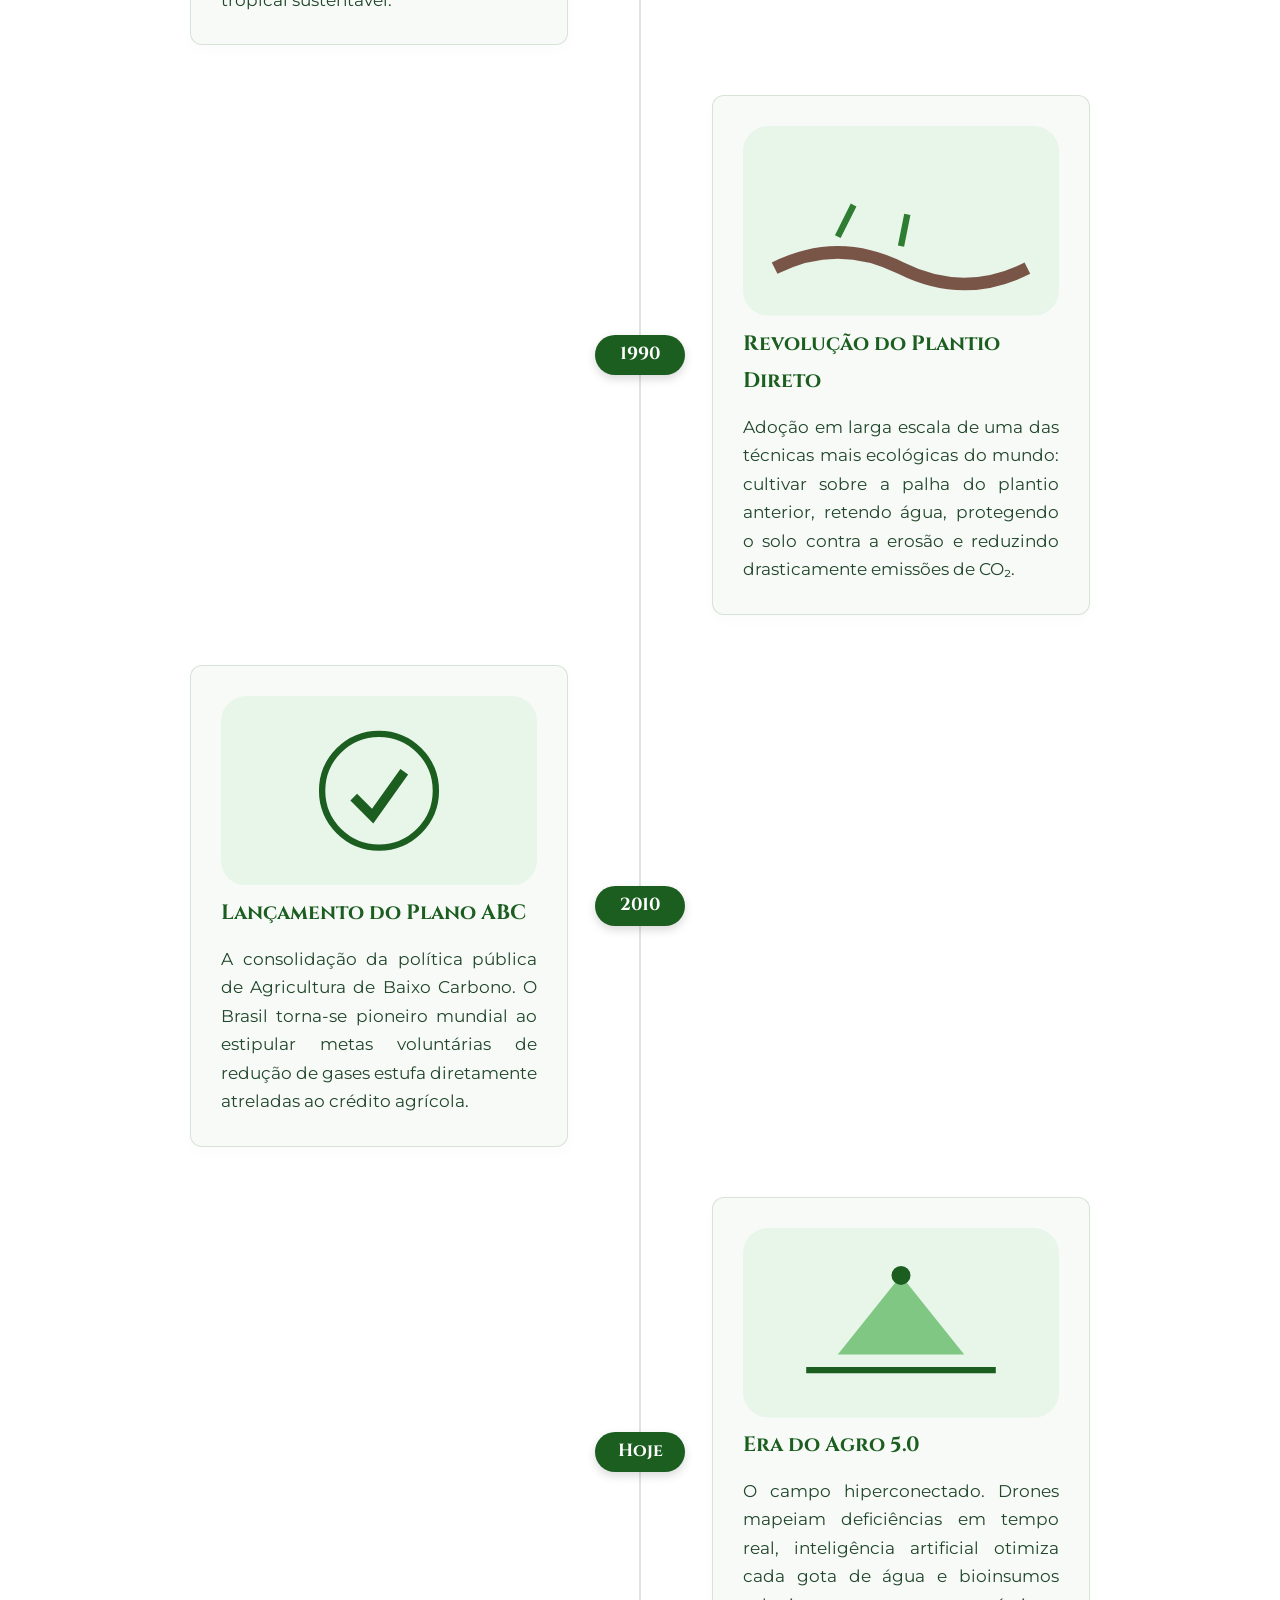
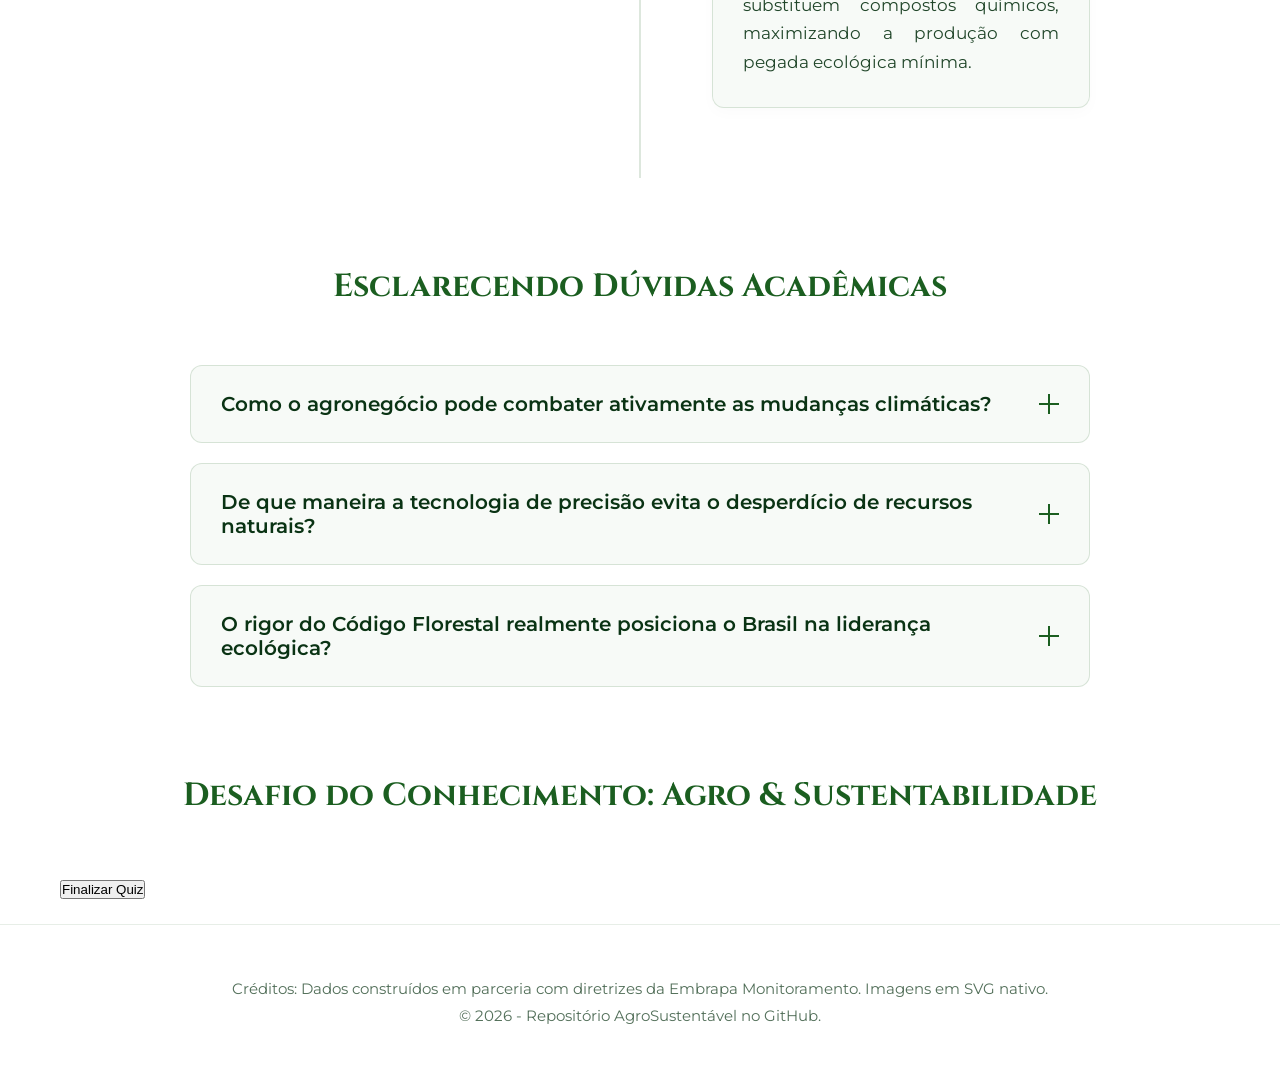
==== commit 0ddb4cd5: "Update index.html" ====
--- a/index.html
+++ b/index.html
@@ -24,7 +24,7 @@
         <section class="secao-introducao">
             <div class="coluna-texto" id="texto-intro">
                 <h2>O Motor da Economia Nacional</h2>
-                <p>O agronegócio consolidou-se como a principal viga de sustentação da economia brasileira, respondendo por quase 25% do Produto Interno Buruto (PIB) do país. Além de abastecer o mercado interno, o setor lidera as exportações globais, impulsionando o desenvolvimento social e econômico de centenas de municípios.</p>
+                <p>O agronegócio consolidou-se como a principal viga de sustentação da economia brasileira, respondendo por quase 25% do Produto Interno Bruto (PIB) do país. Além de abastecer o mercado interno, o setor lidera as exportações globais, impulsionando o desenvolvimento social e econômico de centenas de municípios.</p>
                 <p>Para o futuro, o Brasil desponta como o principal player capaz de expandir a oferta global de alimentos sem a necessidade de desmatamento, utilizando o ganho severo de produtividade por hectare através da tecnologia de precisão.</p>
             </div>
             
@@ -59,6 +59,7 @@
                 <div class="timeline-lux-item">
                     <div class="timeline-lux-badge">1973</div>
                     <div class="timeline-lux-card">
+                        <svg class="img-timeline" viewBox="0 0 100 60"><rect width="100" height="60" fill="#e8f5e9" rx="8"/><circle cx="50" cy="30" r="15" fill="#a5d6a7"/><path d="M40 35 L50 20 L60 35 Z" fill="#1b5e20"/></svg>
                         <h3>Fundação da Embrapa</h3>
                         <p>O marco zero da ciência no campo brasileiro. Início da modernização tecnológica, transformando o cerrado em solo fértil e criando a base para a nossa agricultura tropical sustentável.</p>
                     </div>
@@ -66,6 +67,7 @@
                 <div class="timeline-lux-item">
                     <div class="timeline-lux-badge">1990</div>
                     <div class="timeline-lux-card">
+                        <svg class="img-timeline" viewBox="0 0 100 60"><rect width="100" height="60" fill="#e8f5e9" rx="8"/><path d="M10 45 Q 30 35 50 45 T 90 45" stroke="#795548" stroke-width="4" fill="none"/><path d="M30 35 L35 25 M50 38 L52 28" stroke="#2e7d32" stroke-width="2"/></svg>
                         <h3>Revolução do Plantio Direto</h3>
                         <p>Adoção em larga escala de uma das técnicas mais ecológicas do mundo: cultivar sobre a palha do plantio anterior, retendo água, protegendo o solo contra a erosão e reduzindo drasticamente emissões de CO₂.</p>
                     </div>
@@ -73,6 +75,7 @@
                 <div class="timeline-lux-item">
                     <div class="timeline-lux-badge">2010</div>
                     <div class="timeline-lux-card">
+                        <svg class="img-timeline" viewBox="0 0 100 60"><rect width="100" height="60" fill="#e8f5e9" rx="8"/><circle cx="50" cy="30" r="18" stroke="#1b5e20" stroke-width="2" fill="none"/><path d="M42 32 L48 38 L58 24" stroke="#1b5e20" stroke-width="3" fill="none"/></svg>
                         <h3>Lançamento do Plano ABC</h3>
                         <p>A consolidação da política pública de Agricultura de Baixo Carbono. O Brasil torna-se pioneiro mundial ao estipular metas voluntárias de redução de gases estufa diretamente atreladas ao crédito agrícola.</p>
                     </div>
@@ -80,6 +83,7 @@
                 <div class="timeline-lux-item">
                     <div class="timeline-lux-badge">Hoje</div>
                     <div class="timeline-lux-card">
+                        <svg class="img-timeline" viewBox="0 0 100 60"><rect width="100" height="60" fill="#e8f5e9" rx="8"/><path d="M30 40 L50 15 L70 40 Z" fill="#81c784"/><circle cx="50" cy="15" r="3" fill="#1b5e20"/><path d="M20 45 L80 45" stroke="#1b5e20" stroke-width="2"/></svg>
                         <h3>Era do Agro 5.0</h3>
                         <p>O campo hiperconectado. Drones mapeiam deficiências em tempo real, inteligência artificial otimiza cada gota de água e bioinsumos substituem compostos químicos, maximizando a produção com pegada ecológica mínima.</p>
                     </div>
@@ -97,7 +101,7 @@
                     </button>
                     <div class="faq-lux-resposta">
                         <div class="faq-lux-resposta-interna">
-                            <p>A resposta está nos sistemas integrados de produção, como a ILPF (Integração Lavoura-Pecuária-Floresta). Ao plantar árvores no mesmo espaço onde o gado pasta ou a soja cresce, cria-se um ecossistema artificial capaz de neutralizar e sequestrar mais carbono do solo do que a atividade emite, transformando fazendas em verdadeiros sumidouros de gases estufa.</p>
+                            <p>A resposta está nos sistemas integrados de produção, como a ILPF (Integração Lavoura-Pecuária-Floresta). Ao plantar árvores no mesmo espaço onde o gado pasta ou a soja cresce, cria-se um ecossistema artificial capaz de neutralizar e sequestrar mais carbono do solo do que a atividade emite.</p>
                         </div>
                     </div>
                 </div>
@@ -109,7 +113,7 @@
                     </button>
                     <div class="faq-lux-resposta">
                         <div class="faq-lux-resposta-interna">
-                            <p>Utilizando sensores acoplados a tratores e dados de satélite, o produtor não aplica água ou fertilizantes de maneira uniforme na fazenda inteira. A aplicação é feita de forma cirúrgica: apenas nas plantas que demonstram necessidade. Isso reduz o uso de defensivos agrícolas e economiza até 30% dos recursos hídricos.</p>
+                            <p>Utilizando sensores acoplados a tratores e dados de satélite, o produtor não aplica água ou fertilizantes de maneira uniforme na fazenda inteira. A aplicação é feita de forma cirúrgica: apenas nas plantas que demonstram necessidade, economizando até 30% dos recursos hídricos.</p>
                         </div>
                     </div>
                 </div>
@@ -121,17 +125,27 @@
                     </button>
                     <div class="faq-lux-resposta">
                         <div class="faq-lux-resposta-interna">
-                            <p>Perfeitamente. Diferente de quase todos os grandes produtores globais, a legislação brasileira exige que propriedades privadas mantenham de 20% a 80% (no caso da Amazônia) de sua área sob mata nativa intocada, a título de Reserva Legal. Isso faz com que os próprios produtores rurais arquem com o custo de preservação da biodiversidade.</p>
+                            <p>Perfeitamente. Diferente de quase todos os grandes produtores globais, a legislação brasileira exige que propriedades privadas mantenham de 20% a 80% (no caso da Amazônia) de sua área sob mata nativa intocada, a título de Reserva Legal.</p>
                         </div>
                     </div>
                 </div>
             </div>
         </section>
 
+        <section class="secao-quiz" id="texto-quiz">
+            <h2 class="titulo-secao">Desafio do Conhecimento: Agro & Sustentabilidade</h2>
+            <div class="quiz-container">
+                <div id="quiz-fluxo">
+                    </div>
+                <button id="btn-enviar-quiz" onclick="calcularResultadoQuiz()">Finalizar Quiz</button>
+                <div id="quiz-resultado" class="resultado-oculto"></div>
+            </div>
+        </section>
+
     </main>
 
     <footer class="rodape-pagina">
-        <p>Créditos: Dados e informações construídos em parceria com diretrizes da Embrapa Monitoramento e do Ministério da Agricultura.</p>
+        <p>Créditos: Dados construídos em parceria com diretrizes da Embrapa Monitoramento. Imagens em SVG nativo.</p>
         <p>&copy; 2026 - Repositório AgroSustentável no GitHub.</p>
     </footer>
 
--- a/style.css
+++ b/style.css
@@ -1,11 +1,11 @@
-@import url('https://fonts.googleapis.com/css2?family=Cinzel:wght@500;700&family=Montserrat:wght@300;400;600&display=swap');
+@import url('https://fonts.googleapis.com/css2?family=Cinzel:wght@500;700&family=Montserrat:wght@300;400;600;700&display=swap');
 
 :root {
     --bg-pagina: #ffffff;
-    --bg-card: #f8fbf8;
+    --bg-card: #f7faf7;
     --cor-texto: #0a3314;
     --cor-acento: #1b5e20;
-    --cor-borda: rgba(27, 94, 32, 0.2);
+    --cor-borda: rgba(27, 94, 32, 0.15);
     --fonte-titulo: 'Cinzel', serif;
     --fonte-corpo: 'Montserrat', sans-serif;
     --tamanho-base: 16px;
@@ -16,50 +16,99 @@
     --bg-card: #162218;
     --cor-texto: #e8f5e9;
     --cor-acento: #81c784;
+    --cor-borda: rgba(129, 199, 132, 0.2);
 }
 
 * { margin: 0; padding: 0; box-sizing: border-box; }
 html { font-size: var(--tamanho-base); }
-body { background: var(--bg-pagina); color: var(--cor-texto); font-family: var(--fonte-corpo); line-height: 1.6; padding-top: 80px; }
+body { background: var(--bg-pagina); color: var(--cor-texto); font-family: var(--fonte-corpo); line-height: 1.8; padding-top: 80px; }
 
-.wrapper { max-width: 1100px; margin: 0 auto; padding: 20px; }
+.wrapper { max-width: 1200px; margin: 0 auto; padding: 20px; }
 
-/* Acessibilidade */
-.painel-acessibilidade { position: fixed; top: 15px; right: 20px; background: var(--bg-pagina); border: 1px solid var(--cor-acento); border-radius: 30px; z-index: 1000; padding: 5px; }
-.painel-acessibilidade button { background: var(--cor-acento); color: white; border: none; padding: 8px 12px; margin: 2px; border-radius: 20px; cursor: pointer; font-size: 0.8rem; font-weight: 600; }
+/* Painel Acessibilidade */
+.painel-acessibilidade { position: fixed; top: 15px; right: 20px; background: var(--bg-pagina); border: 1px solid var(--cor-acento); border-radius: 30px; z-index: 1000; padding: 5px; box-shadow: 0 4px 15px rgba(0,0,0,0.05); }
+.painel-acessibilidade button { background: var(--cor-acento); color: white; border: none; padding: 8px 14px; margin: 2px; border-radius: 20px; cursor: pointer; font-size: 0.85rem; font-weight: 600; }
 
-.topo-pagina h1 { font-family: var(--fonte-titulo); text-align: center; color: var(--cor-acento); margin-bottom: 40px; }
+.topo-pagina h1 { font-family: var(--fonte-titulo); text-align: center; color: var(--cor-acento); margin-bottom: 50px; font-size: 2.4rem; letter-spacing: -0.5px; }
 
-.secao-introducao { display: flex; flex-wrap: wrap; gap: 40px; align-items: center; margin-bottom: 60px; }
-.coluna-texto { flex: 1; min-width: 300px; }
-.coluna-imagem { flex: 1; min-width: 300px; }
+.secao-introducao { display: flex; flex-wrap: wrap; gap: 50px; align-items: center; margin-bottom: 70px; }
+.coluna-texto { flex: 1.2; min-width: 300px; font-size: 1.1rem; }
+.coluna-texto h2 { font-family: var(--fonte-titulo); margin-bottom: 20px; color: var(--cor-acento); font-size: 1.8rem; }
+.coluna-texto p { margin-bottom: 20px; text-align: justify; }
+.coluna-imagem { flex: 0.8; min-width: 300px; }
 .ilustracao-agro { width: 100%; border-radius: 15px; border: 1px solid var(--cor-borda); }
 
-.grid-estatisticas { display: flex; gap: 20px; justify-content: center; margin-bottom: 60px; }
-.card-estatistica { background: var(--bg-card); padding: 30px; border-radius: 10px; border-left: 5px solid var(--cor-acento); text-align: center; flex: 1; }
-.numero-destaque { font-family: var(--fonte-titulo); font-size: 2.5rem; color: var(--cor-acento); display: block; }
+.grid-estatisticas { display: flex; gap: 30px; justify-content: center; margin-bottom: 80px; }
+.card-estatistica { background: var(--bg-card); padding: 35px; border-radius: 12px; border-top: 4px solid var(--cor-acento); text-align: center; flex: 1; box-shadow: 0 4px 12px rgba(0,0,0,0.02); }
+.numero-destaque { font-family: var(--fonte-titulo); font-size: 3rem; color: var(--cor-acento); display: block; font-weight: 700; margin-bottom: 10px; }
+.card-estatistica p { font-size: 1.05rem; font-weight: 400; }
 
-/* Timeline */
-.titulo-secao { font-family: var(--fonte-titulo); text-align: center; margin-bottom: 40px; color: var(--cor-acento); }
-.timeline { position: relative; border-left: 3px solid var(--cor-acento); padding-left: 30px; margin-left: 20px; }
-.timeline-item { position: relative; margin-bottom: 40px; }
-.timeline-item::before { content: ''; position: absolute; left: -39px; top: 5px; width: 15px; height: 15px; background: var(--cor-acento); border-radius: 50%; }
-.timeline-date { font-weight: 700; color: var(--cor-acento); margin-bottom: 5px; }
-.timeline-content h3 { font-size: 1.2rem; margin-bottom: 10px; }
+/* =========================================
+   NOVO LAYOUT DA LINHA DO TEMPO (PREMIUM)
+   ========================================= */
+.titulo-secao { font-family: var(--fonte-titulo); text-align: center; margin-bottom: 50px; color: var(--cor-acento); font-size: 2rem; position: relative; }
 
-/* FAQ */
-.faq-container { margin-bottom: 60px; }
-.faq-item { border-bottom: 1px solid var(--cor-borda); }
-.faq-pergunta { width: 100%; padding: 20px 0; background: none; border: none; text-align: left; font-family: var(--fonte-corpo); font-weight: 600; font-size: 1.1rem; color: var(--cor-texto); cursor: pointer; display: flex; justify-content: space-between; }
-.faq-resposta { max-height: 0; overflow: hidden; transition: max-height 0.3s ease; }
-.faq-resposta p { padding-bottom: 20px; opacity: 0.8; }
-.faq-item.ativo .faq-resposta { max-height: 200px; }
+.timeline-lux { position: relative; max-width: 900px; margin: 0 auto 80px auto; padding: 20px 0; }
+.timeline-lux::before { content: ''; position: absolute; left: 50%; top: 0; bottom: 0; width: 2px; background: var(--cor-borda); transform: translateX(-50%); }
 
-.rodape-pagina { text-align: center; padding: 40px; border-top: 1px solid var(--cor-borda); font-size: 0.9rem; opacity: 0.7; }
+.timeline-lux-item { position: relative; width: 100%; margin-bottom: 50px; display: flex; justify-content: space-between; align-items: center; }
+.timeline-lux-item:nth-child(even) { flex-direction: row-reverse; }
 
-/* Celular */
-@media (max-width: 768px) {
-    .secao-introducao { flex-direction: column; }
-    .grid-estatisticas { flex-direction: column; }
+.timeline-lux-badge { position: absolute; left: 50%; transform: translateX(-50%); width: 90px; height: 40px; background: var(--cor-acento); color: var(--bg-pagina); border-radius: 20px; display: flex; align-items: center; justify-content: center; font-family: var(--fonte-titulo); font-weight: 700; font-size: 1.1rem; box-shadow: 0 4px 10px rgba(0,0,0,0.15); z-index: 2; }
+
+.timeline-lux-card { width: 42%; background: var(--bg-card); padding: 30px; border-radius: 12px; border: 1px solid var(--cor-borda); box-shadow: 0 5px 15px rgba(0,0,0,0.02); }
+.timeline-lux-card h3 { font-family: var(--fonte-titulo); color: var(--cor-acento); margin-bottom: 12px; font-size: 1.3rem; }
+.timeline-lux-card p { font-size: 1.05rem; text-align: justify; opacity: 0.9; line-height: 1.7; }
+
+/* =========================================
+   NOVO LAYOUT DO FAQ (CARDS EXPANSÍVEIS LUXO)
+   ========================================= */
+.faq-lux-container { max-width: 900px; margin: 0 auto 80px auto; display: flex; flex-direction: column; gap: 20px; }
+
+.faq-lux-item { background: var(--bg-card); border: 1px solid var(--cor-borda); border-radius: 12px; overflow: hidden; transition: box-shadow 0.3s ease; }
+.faq-lux-item:hover { box-shadow: 0 5px 15px rgba(27, 94, 32, 0.05); }
+
+.faq-lux-pergunta { width: 100%; padding: 26px 30px; background: none; border: none; text-align: left; font-family: var(--fonte-corpo); font-weight: 600; font-size: 1.25rem; color: var(--cor-texto); cursor: pointer; display: flex; justify-content: space-between; align-items: center; gap: 20px; }
+.faq-lux-pergunta:focus { outline: none; }
+
+.faq-lux-icone { position: relative; width: 20px; height: 20px; flex-shrink: 0; }
+.faq-lux-icone::before, .faq-lux-icone::after { content: ''; position: absolute; background-color: var(--cor-acento); transition: transform 0.3s ease; }
+/* Linha horizontal */
+.faq-lux-icone::before { top: 9px; left: 0; width: 20px; height: 2px; }
+/* Linha vertical */
+.faq-lux-icone::after { top: 0; left: 9px; width: 2px; height: 20px; }
+
+/* Estado Expandido / Ativo */
+.faq-lux-item.ativo { border-color: var(--cor-acento); }
+.faq-lux-item.ativo .faq-lux-icone::after { transform: rotate(90deg); opacity: 0; }
+.faq-lux-item.ativo .faq-lux-icone::before { transform: rotate(180deg); }
+
+.faq-lux-resposta { max-height: 0; overflow: hidden; transition: max-height 0.4s cubic-bezier(0.4, 0, 0.2, 1); }
+.faq-lux-resposta-interna { padding: 0 30px 30px 30px; }
+.faq-lux-resposta p { font-size: 1.1rem; opacity: 0.9; text-align: justify; line-height: 1.8; }
+
+/* Rodapé */
+.rodape-pagina { text-align: center; padding: 50px 20px; border-top: 1px solid var(--cor-borda); font-size: 0.95rem; opacity: 0.7; }
+
+/* =========================================
+   RESPONSIVIDADE ADAPTADA PARA O NOVO DESIGN
+   ========================================= */
+@media (max-width: 901px) {
+    body { padding-top: 130px; }
+    .painel-acessibilidade { right: 50%; transform: translateX(50%); top: 10px; width: calc(100% - 40px); text-align: center; }
+    
+    /* Ajustes da Linha do Tempo em Telas Menores */
+    .timeline-lux::before { left: 20px; }
+    .timeline-lux-item { flex-direction: row !important; margin-bottom: 40px; }
+    .timeline-lux-badge { left: 20px; transform: translateX(-50%); width: 70px; height: 35px; font-size: 0.95rem; }
+    .timeline-lux-card { width: calc(100% - 60px); margin-left: 60px; padding: 25px; }
+    
+    .faq-lux-pergunta { padding: 22px 25px; font-size: 1.15rem; }
+    .faq-lux-resposta-interna { padding: 0 25px 25px 25px; }
 }
 
+@media (max-width: 768px) {
+    .secao-introducao { flex-direction: column; gap: 30px; }
+    .grid-estatisticas { flex-direction: column; gap: 20px; }
+    .topo-pagina h1 { font-size: 1.8rem; }
+}
